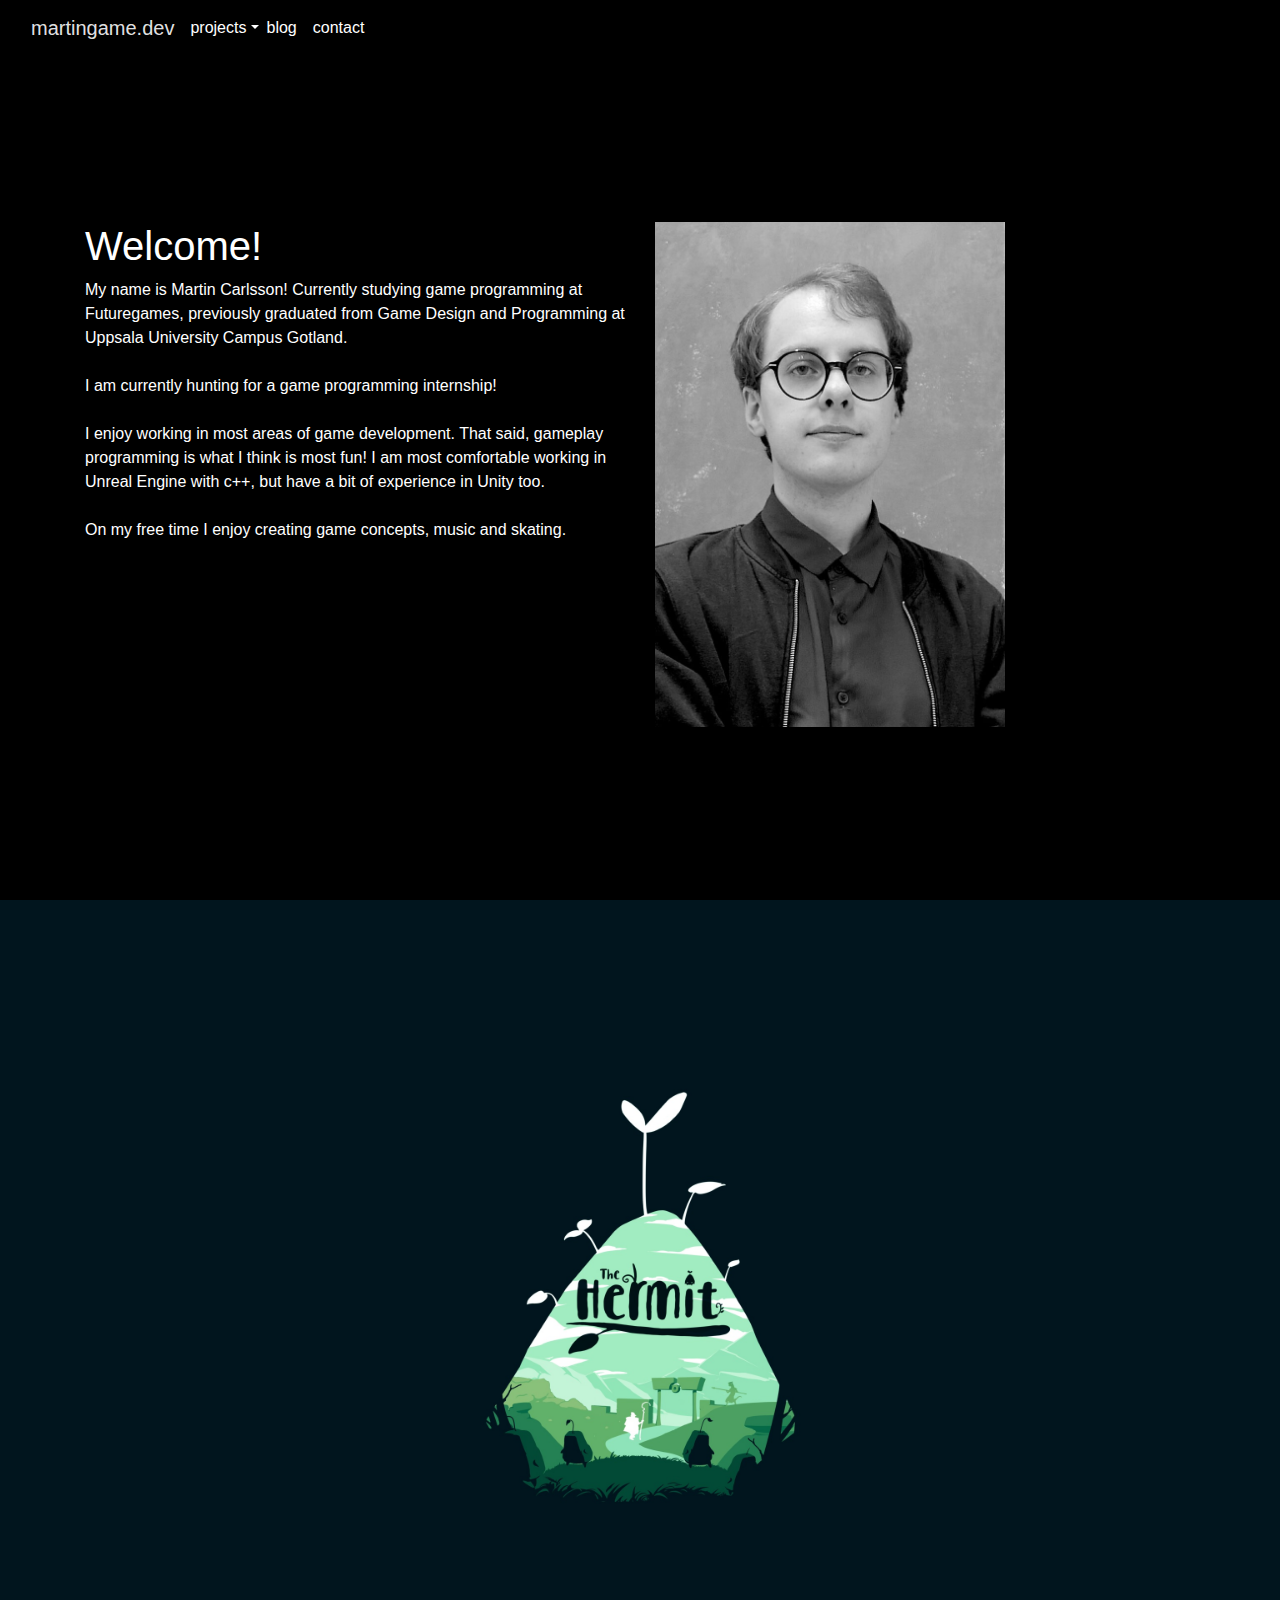
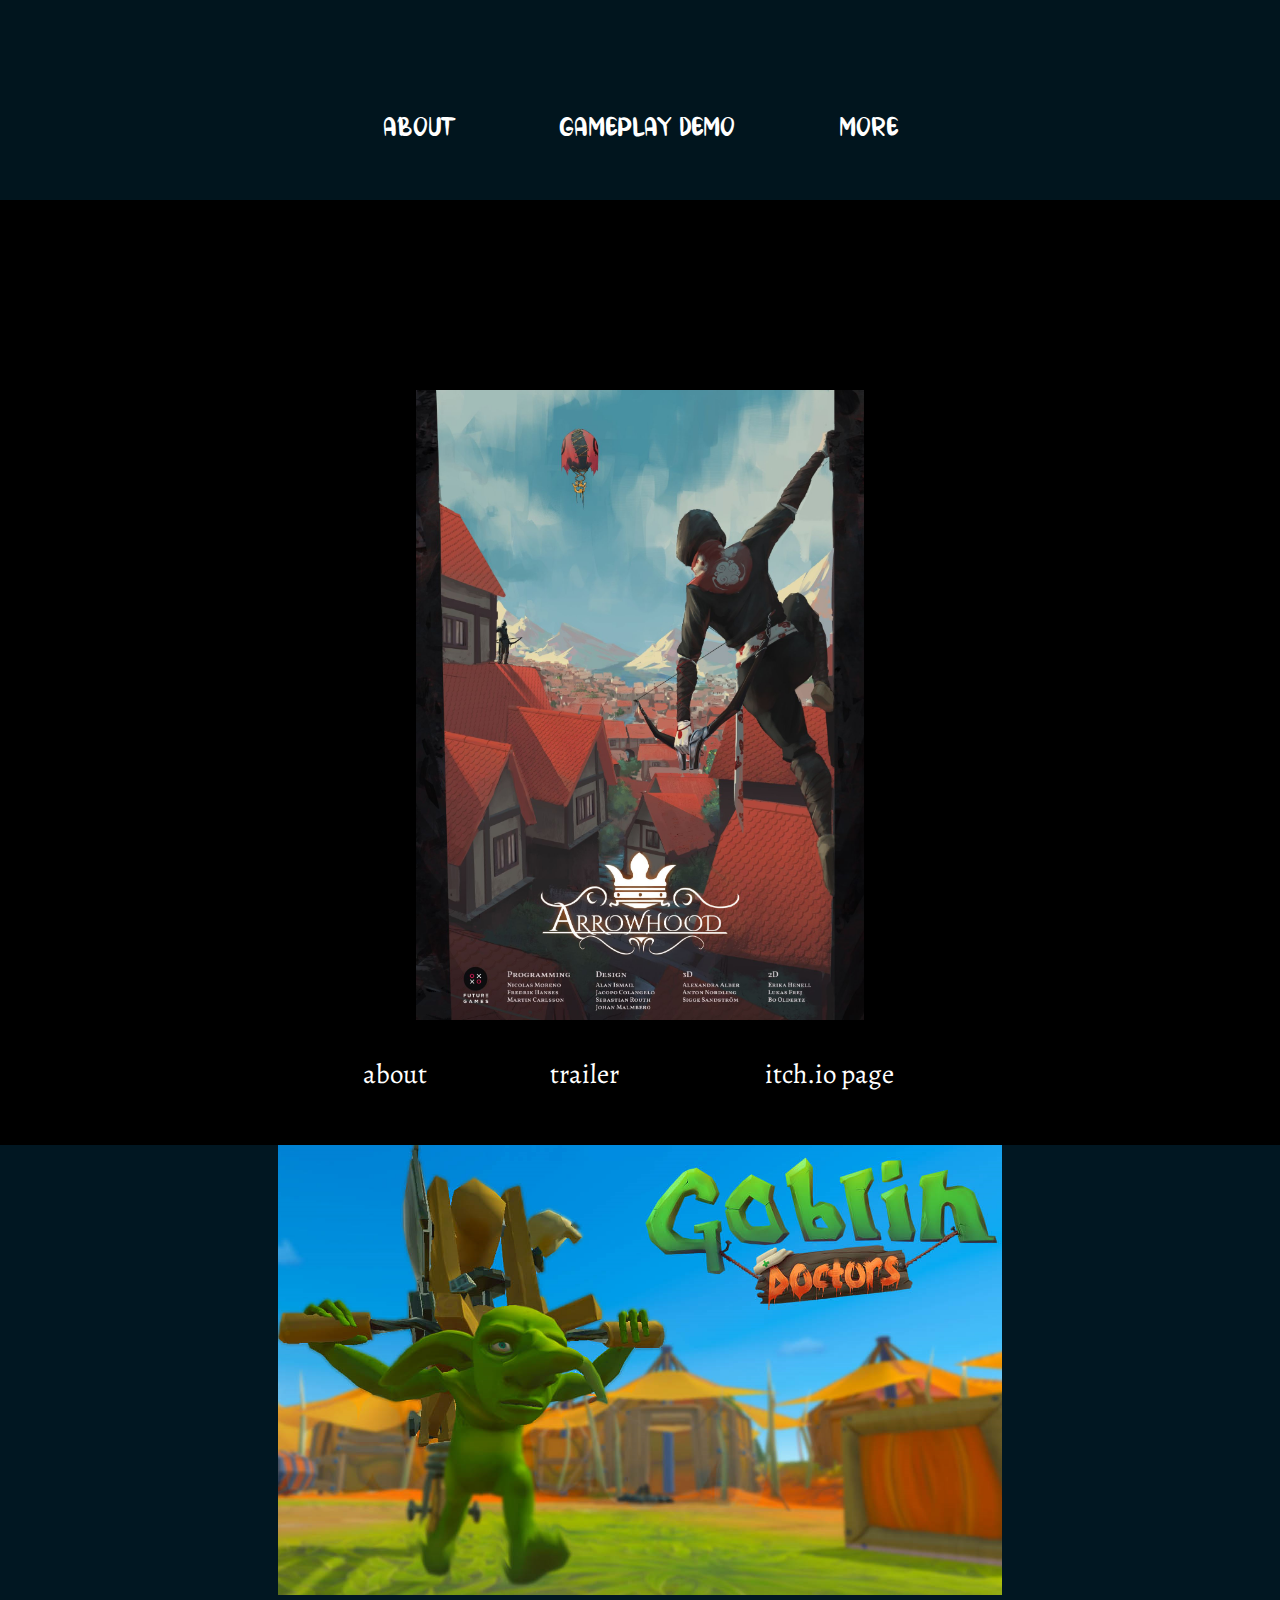
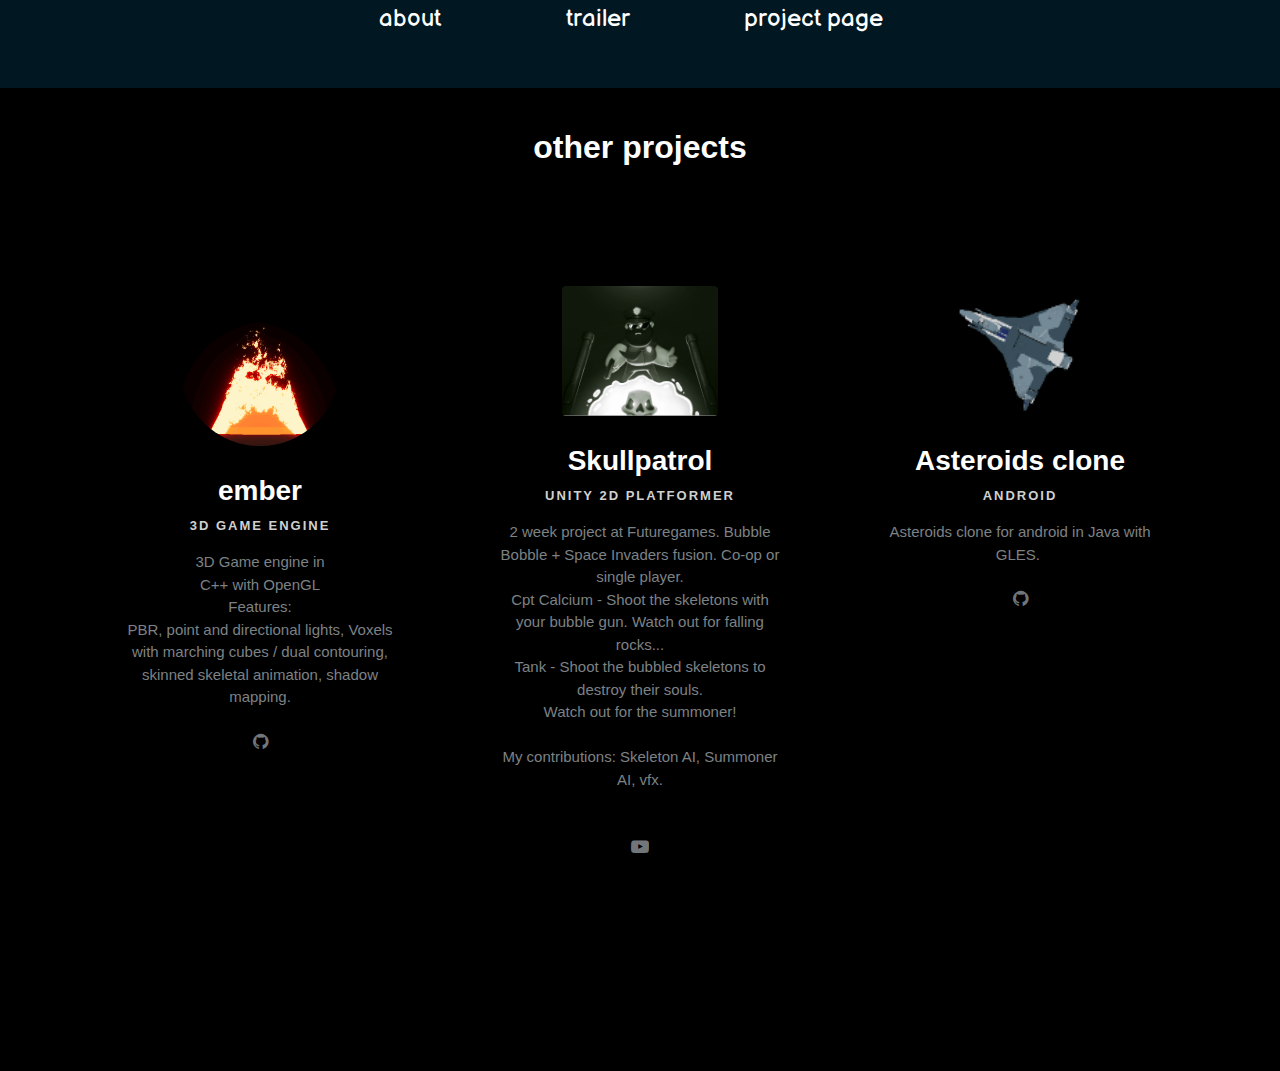
==== index.html @ 90539bdb "fix textblocks going off screen" ====
<!DOCTYPE html>
<html>

<head>
    <meta charset="utf-8">
    <meta name="viewport" content="width=device-width, initial-scale=1.0, shrink-to-fit=no">
    <title>martin-game-dev-2</title>
    <link rel="stylesheet" href="assets/bootstrap/css/bootstrap.min.css">
    <link rel="stylesheet" href="https://fonts.googleapis.com/css?family=Alegreya">
    <link rel="stylesheet" href="https://fonts.googleapis.com/css?family=Alfa+Slab+One">
    <link rel="stylesheet" href="https://fonts.googleapis.com/css?family=Balsamiq+Sans">
    <link rel="stylesheet" href="assets/css/KARAMEL.css">
    <link rel="stylesheet" href="assets/css/Kill%20Dill.css">
    <link rel="stylesheet" href="assets/fonts/font-awesome.min.css">
    <link rel="stylesheet" href="assets/fonts/ionicons.min.css">
    <link rel="stylesheet" href="assets/css/Contact-Form-Clean.css">
    <link rel="stylesheet" href="https://cdnjs.cloudflare.com/ajax/libs/aos/2.3.4/aos.css">
    <link rel="stylesheet" href="assets/css/styles.css">
    <link rel="stylesheet" href="assets/css/Team-Boxed.css">
</head>

<body id="scroll-disable">
    <nav class="navbar navbar-light navbar-expand-md fixed-top" style="background: #000000;">
        <div class="container-fluid"><a class="navbar-brand" href="index.html" style="color: rgba(255,255,255,0.9);">martingame.dev</a><button data-toggle="collapse" class="navbar-toggler" data-target="#navcol-1" style="border-color: rgba(255,255,255,0.5);color: rgb(0,0,0);background: #a6a6a6;"><span class="sr-only" style="background: #000000;border-color: rgb(255,255,255);">Toggle navigation</span><span class="navbar-toggler-icon"></span></button>
            <div class="collapse navbar-collapse" id="navcol-1">
                <ul class="nav navbar-nav">
                    <li class="nav-item">
                        <div class="nav-item dropdown" style="padding-top: 8px;"><a class="dropdown-toggle" data-toggle="dropdown" aria-expanded="false" href="#" style="color: rgb(255,255,255);font-size: 18;">projects</a>
                            <div class="dropdown-menu" style="background: rgb(0,0,0);"><a class="dropdown-item" href="index.html#hermit_section" style="color: rgb(255,255,255);">The Hermit</a><a class="dropdown-item" href="index.html#arrowhood_section" style="color: rgb(255,255,255);">Arrowhood</a><a class="dropdown-item" href="index.html#goblindoctors_section" style="color: rgb(255,255,255);">Goblin Doctors</a><a class="dropdown-item" href="index.html#other_section" style="color: rgb(255,255,255);">Other</a></div>
                        </div>
                    </li>
                    <li class="nav-item"><a class="nav-link" href="blog.html" style="color: rgb(255,255,255);">blog</a></li>
                    <li class="nav-item"><a class="nav-link" href="contact.html" style="color: rgb(255,255,255);">contact</a></li>
                </ul>
            </div>
        </div>
    </nav>
    <section class="d-flex flex-column justify-content-between" id="hero_section">
        <div id="hero_top"></div>
        <div>
            <div class="container" style="margin-top: 5vh;">
                <div class="row row-cols-2">
                    <div class="col" style="margin-top: 10vh;min-height: 0px;max-height: 80vh;">
                        <h1>Welcome!</h1>
                        <p>My name is Martin Carlsson! Currently studying game programming at Futuregames, previously graduated from Game Design and Programming at Uppsala University Campus Gotland.&nbsp;<br><br>I am currently hunting for a game programming internship!<br><br>I enjoy working in most areas of game development. That said, gameplay programming is what I think is most fun! I am most comfortable working in Unreal Engine with c++, but have a bit of experience in Unity too.<br><br>On my free time I enjoy creating game concepts, music and skating.<br></p>
                    </div>
                    <div class="col text-truncate justify-content-md-center align-items-md-center" style="margin-top: 10vh;min-height: 0px;max-height: 100vh;"><img src="assets/img/Martin-Carlsson-709x1024.jpg" style="width: 40vw;max-height: auto;max-width: 350px;"></div>
                </div>
            </div>
        </div>
        <div></div>
        <div id="hero_bottom"></div>
    </section>
    <section class="d-flex flex-column justify-content-between align-items-center align-items-md-center" id="hermit_section" style="background: #01151e;height: 100vh;">
        <div id="hero_top-1"></div><img data-aos="fade" data-aos-duration="950" id="hermit_image" src="assets/img/hermit/hermitbg.jpg" style="width: auto;height: 50vh;">
        <div class="container" id="hermit_about">
            <div class="row">
                <div class="col d-flex d-lg-flex justify-content-md-center justify-content-lg-center align-items-lg-center"><img class="img-fluid" src="assets/img/hermit/hermit_logo.png" style="width: auto;"></div>
            </div>
            <h1 style="font-family: KARAMEL;">About the Hermit</h1>
            <p>The hermit is a top-down action adventure rpg&nbsp;developed over 8 weeks at Futuregames while working from home.&nbsp;During this project I worked on the AI, player mechanics, combat mechanics, puzzle mechanics and visual effects.<br><br>The player character is the hermit. You join him in his fight against the weasels. The hermit can gain the trust of forest spirits who can aid him in combat and in navigating the forest. The hermit has a 3 attack combo, can pick up forest spirits and fruits, feed fruits to the forest spirits and throw the forest spirits he is holding.<br></p>
        </div>
        <div class="container" id="hermit_gameplay" style="height: auto;width: auto;"><iframe allowfullscreen="" frameborder="0" id="hermit_gameplay_videoplayer" style="width: 80vw;height: 80vh;" height="auto" width="auto"></iframe></div>
        <div id="hero_bottom-1">
            <div class="row" style="margin-bottom: 5vh;">
                <div class="col"><button class="btn btn-light btn-block d-block arrow_button shadow-none" id="hermit_project_button" type="button" style="color: rgb(255,255,255);background: rgba(248,249,250,0);font-size: 27px;border-style: none;font-family: KARAMEL;">about</button></div>
                <div class="col"><button class="btn btn-light btn-block d-block arrow_button shadow-none" id="hermit_gameplay_button" type="button" style="color: rgb(255,255,255);background: rgba(248,249,250,0);font-size: 27px;border-style: none;font-family: KARAMEL;width: 300px;">gameplay demo</button></div>
                <div class="col"><a class="btn btn-light btn-block d-block arrow_button shadow-none" role="button" style="color: rgb(255,255,255);background: rgba(248,249,250,0);font-size: 27px;border-style: none;font-family: KARAMEL;" href="hermit.html" target="_blank">more</a></div>
            </div>
            <div class="container d-none">
                <div class="row">
                    <div class="col"><button class="btn btn-light btn-block arrow_button shadow-none" type="button" style="color: rgb(255,255,255);background: rgba(248,249,250,0);font-size: 27px;border-style: none;"><i class="icon ion-ios-arrow-down" style="color: rgb(255,255,255);"></i></button></div>
                </div>
            </div>
        </div>
    </section>
    <section class="d-flex flex-column justify-content-between align-items-center" id="arrowhood_section" style="background: #000000;padding-top: 10vh;margin-top: 5vh;height: 100vh;">
        <div id="hero_top-2"></div>
        <div></div><img data-aos="fade" data-aos-duration="950" id="arrowhood_image" src="assets/img/arrowhoodposter.jpg" style="height: 70vh;">
        <div class="container" id="arrowhood_about">
            <div class="row">
                <div class="col d-md-flex justify-content-md-center"><img class="justify-content-md-center" src="assets/img/arrowhoodlogo.png" style="min-width: 300px;width: 40vw;"></div>
            </div>
            <div class="row">
                <div class="col">
                    <h1 style="font-family: Alegreya, serif;">About Arrowhood</h1>
                </div>
            </div>
            <div class="row">
                <div class="col">
                    <p>Arrowhood is a 4-player, local split screen FPS game developed in Unreal Engine over 4 weeks at Futuregames. Arrowhood draws inspiration from older, fast paced FPS games like Quake and also has obvious inspiration from Overwatch. The game concept is a combination of Archery and Parkour (think Hanzo, for any Overwatch player). You climb walls, you dash around and try to hit sweet headshots with your amazing bow-shooting skills.<br><br>During this project I worked mainly in c++, implementing Player Movement and the Aim Assist Targeting system.&nbsp;For more detailed information about the project please visit the itch.io page.&nbsp;<br></p>
                </div>
            </div>
        </div>
        <div class="container" id="arrowhood_gameplay" style="width: auto;height: auto;"><iframe allowfullscreen="" frameborder="0" id="arrowhood_gameplay_videoplayer" width="560" height="315" style="width: 80vw;height: 80vh;"></iframe></div>
        <div id="hero_bottom-2">
            <div class="row" style="margin-bottom: 5vh;">
                <div class="col"><button class="btn btn-light btn-block d-block arrow_button shadow-none" id="arrowhood_project_button" type="button" style="color: rgb(255,255,255);background: rgba(248,249,250,0);font-size: 27px;border-style: none;font-family: Alegreya, serif;">about</button></div>
                <div class="col"><button class="btn btn-light btn-block d-block arrow_button shadow-none" id="arrowhood_gameplay_button" type="button" style="color: rgb(255,255,255);background: rgba(248,249,250,0);font-size: 27px;border-style: none;width: 230px;font-family: Alegreya, serif;">trailer</button></div>
                <div class="col"><a class="btn btn-light btn-block d-block arrow_button shadow-none" role="button" style="color: rgb(255,255,255);background: rgba(248,249,250,0);font-size: 27px;border-style: none;width: 200px;font-family: Alegreya, serif;" href="https://fredrikhanses.itch.io/arrowhood" target="_blank">itch.io page</a></div>
            </div>
        </div>
    </section>
    <section class="d-flex flex-column justify-content-between align-items-center" id="goblindoctors_section" style="background: #011722;">
        <div id="hero_top-5"></div><img data-aos="fade" data-aos-duration="950" id="goblin_doctors_image" src="assets/img/goblindoctors.png" style="width: auto;margin-left: 0;max-height: 50vh;">
        <div class="container" id="goblin_doctors_about">
            <div class="row">
                <div class="col d-md-flex justify-content-md-center"><img src="assets/img/Goblin%20Doctors%20Logo.png" style="width: 50vw;min-width: 300px;"></div>
            </div>
            <div class="row">
                <div class="col">
                    <p>This two player co-op game was developed over 8 weeks at Campus Gotland in a team of 6. Created in Unity 5.6. <br><br>In Goblin Doctors you play as a goblin, and apparently you're a doctor. Your tasks include; scavenging for scraps, crafting prosthetics, transporting orcs, chopping off orc limbs and attaching prosthetics... hopefully you also get to discharge some orcs.<br><br>During this project I worked on the goblins, orcs and vehicles. This was my first 3D project in Unity and it was a very good learning experience.</p>
                </div>
            </div>
        </div>
        <div class="container justify-content-xl-center align-items-xl-center" id="goblin_doctors_gameplay"><iframe allowfullscreen="" frameborder="0" id="goblin_doctors_gameplay_videoplayer" width="560" height="315" style="width: 80vw;height: 80vh;"></iframe></div>
        <div></div>
        <div id="hero_bottom-5" style="margin-bottom: 5vh;">
            <div class="row">
                <div class="col"><button class="btn btn-light btn-block d-block arrow_button shadow-none" id="goblin_doctors_project_button" type="button" style="color: rgb(255,255,255);background: rgba(248,249,250,0);font-size: 24px;border-style: none;font-family: 'Balsamiq Sans', cursive;">about</button></div>
                <div class="col" style="width: 230px;"><button class="btn btn-light btn-block d-block arrow_button shadow-none" id="goblin_doctors_gameplay_button" type="button" style="color: rgb(255,255,255);background: rgba(248,249,250,0);font-size: 24px;border-style: none;width: 230px;font-family: 'Balsamiq Sans', cursive;">trailer</button></div>
                <div class="col"><a class="btn btn-light btn-block d-block arrow_button shadow-none" role="button" style="color: rgb(255,255,255);background: rgba(248,249,250,0);font-size: 24px;border-style: none;width: 200px;font-family: 'Balsamiq Sans', cursive;" href="goblin-doctors.html" target="_blank">project page</a></div>
            </div>
        </div>
    </section>
    <section class="text-truncate" id="other_section"></section>
    <div class="team-boxed" style="background: rgb(0,0,0);">
        <div class="container">
            <div class="intro">
                <h2 class="text-center" style="color: rgb(255,255,255);">other projects</h2>
            </div>
            <div class="row people">
                <div class="col-md-6 col-lg-4 item">
                    <div class="box" style="background: rgb(0,0,0);"><img class="rounded-circle" src="assets/img/ember.png">
                        <h3 class="name" style="color: rgb(255,255,255);">ember</h3>
                        <p class="title">3D Game Engine</p>
                        <p class="description">3D Game engine in <br>C++ with OpenGL<br>Features:<br>PBR, point and directional lights, Voxels with marching cubes / dual contouring, skinned skeletal animation, shadow mapping.</p>
                        <div class="social"><a href="#"><i class="fa fa-github"></i></a></div>
                    </div>
                </div>
                <div class="col-md-6 col-lg-4 item">
                    <div class="box" style="background: rgb(0,0,0);"><img class="rounded" src="assets/img/skullpatrol.png" style="height: 130px;">
                        <h3 class="name" style="color: rgb(255,255,255);">Skullpatrol</h3>
                        <p class="title">unity 2d platformer</p>
                        <p class="description">2 week project at Futuregames. Bubble Bobble + Space Invaders fusion. Co-op or single player.<br>Cpt Calcium - Shoot the skeletons with your bubble gun. Watch out for falling rocks...<br>Tank - Shoot the bubbled skeletons to destroy their souls.<br>Watch out for the summoner!<br><br>My contributions: Skeleton AI, Summoner AI, vfx.<br><br></p>
                        <div class="social"><a href="https://www.youtube.com/watch?v=59Xo-saWrFs" target="_blank"><i class="fa fa-youtube-play"></i></a></div>
                    </div>
                </div>
                <div class="col-md-6 col-lg-4 item">
                    <div class="box" style="background: rgb(0,0,0);"><img class="rounded" src="assets/img/astroids_small.png" style="height: 130px;">
                        <h3 class="name" style="color: rgb(255,255,255);">Asteroids clone</h3>
                        <p class="title">android</p>
                        <p class="description">Asteroids clone for android in Java with GLES.&nbsp;<br></p>
                        <div class="social"><a href="#"><i class="fa fa-github"></i></a></div>
                    </div>
                </div>
            </div>
            <div class="row people">
                <div class="col-md-6 col-lg-4 d-none item">
                    <div class="d-none box" style="background: rgb(0,0,0);"><img class="rounded-circle d-none" src="1.jpg">
                        <h3 class="d-none name" style="color: rgb(255,255,255);">Knight's Story</h3>
                        <p class="d-none title">mobile 2d platformer</p>
                        <p class="d-none description">2D Platformer for android.<br>Features: Tilemaps, world chunks, collision detection, jumping, attacking, inventory, pickups, experience, stats.<br><br>Github repo</p>
                        <div class="d-none social"><a class="d-none" href="#"><i class="fa fa-github d-none"></i></a></div>
                    </div>
                </div>
                <div class="col-md-6 col-lg-4 d-none item">
                    <div class="d-none box" style="background: rgb(0,0,0);"><img class="rounded-circle d-none" src="3.jpg">
                        <h3 class="d-none name" style="color: rgb(255,255,255);">Networked game</h3>
                        <p class="d-none title">c++ server client</p>
                        <p class="d-none description">Battle arena free for all. Bouncy balls c++ and opengl. Features: FBX importing, phong-blinn lighting, texturing, shaders, modern opengl, terrain. Up to 16 players supported.<br></p>
                        <div class="d-none social"><a class="d-none" href="#"><i class="fa fa-github d-none"></i></a></div>
                    </div>
                </div>
                <div class="col-md-6 col-lg-4 d-none item">
                    <div class="box" style="background: rgb(0,0,0);margin-bottom: 0;"><img class="rounded" src="assets/img/ember.png" style="height: 130px;">
                        <h3 class="name" style="color: rgb(255,255,255);">ember</h3>
                        <p class="title">game engine</p>
                        <p class="description">Work in progress game engine with two branches, one 2d and one 3d. c++, Data oriented focused, crossplatform with vulkan, custom physics and custom collision systems.<br>features as systems/modules etc.</p>
                        <div class="social"><a href="#"><i class="fa fa-github"></i></a></div>
                    </div>
                </div>
                <div class="col-md-6 col-lg-4 d-none item">
                    <div class="box" style="background: rgb(0,0,0);margin-bottom: 0;"><img class="rounded" src="assets/img/ember.png" style="height: 130px;">
                        <h3 class="name" style="color: rgb(255,255,255);">HEX engine</h3>
                        <p class="title">Tile engine opengl</p>
                        <p class="description">Work in progress game engine with two branches, one 2d and one 3d. c++, Data oriented focused, crossplatform with vulkan, custom physics and custom collision systems.<br>features as systems/modules etc.</p>
                        <div class="social"><a href="#"><i class="fa fa-github"></i></a></div>
                    </div>
                </div>
                <div class="col-md-6 col-lg-4 d-none item">
                    <div class="box" style="background: rgb(0,0,0);margin-bottom: 0;"><img class="rounded" src="assets/img/ember.png" style="height: 130px;">
                        <h3 class="name" style="color: rgb(255,255,255);">Arrowhood online</h3>
                        <p class="title">Unreal engine</p>
                        <p class="description">Work in progress game engine with two branches, one 2d and one 3d. c++, Data oriented focused, crossplatform with vulkan, custom physics and custom collision systems.<br>features as systems/modules etc.</p>
                        <div class="social"><a href="#"><i class="fa fa-github"></i></a></div>
                    </div>
                </div>
                <div class="col-md-6 col-lg-4 d-none item">
                    <div class="box" style="background: rgb(0,0,0);margin-bottom: 0;"><img class="rounded" src="assets/img/ember.png" style="height: 130px;">
                        <h3 class="name" style="color: rgb(255,255,255);"></h3>
                        <p class="title">Unreal engine</p>
                        <p class="description">Work in progress game engine with two branches, one 2d and one 3d. c++, Data oriented focused, crossplatform with vulkan, custom physics and custom collision systems.<br>features as systems/modules etc.</p>
                        <div class="social"><a href="#"><i class="fa fa-github"></i></a></div>
                    </div>
                </div>
            </div>
        </div>
    </div>
    <script src="assets/js/jquery.min.js"></script>
    <script src="assets/bootstrap/js/bootstrap.min.js"></script>
    <script src="assets/js/smart-forms.min.js"></script>
    <script src="assets/js/bs-init.js"></script>
    <script src="https://cdnjs.cloudflare.com/ajax/libs/aos/2.3.4/aos.js"></script>
    <script src="assets/js/buttons.js"></script>
    <script src="assets/js/scroll.js"></script>
</body>

</html>
---- assets/css/KARAMEL.css ----
@font-face {
	font-family: 'KARAMEL';
	src: url(../../assets/fonts/KARAMELRegular.woff2) format('woff2'),
	url(../../assets/fonts/KARAMELRegular.woff) format('woff');
	font-weight: normal;
	font-style: normal;
}
---- assets/css/Contact-Form-Clean.css ----
.contact-clean {
  background: #f1f7fc;
  padding: 80px 0;
}

@media (max-width:767px) {
  .contact-clean {
    padding: 20px 0;
  }
}

.contact-clean form {
  max-width: 480px;
  width: 90%;
  margin: 0 auto;
  background-color: #ffffff;
  padding: 40px;
  border-radius: 4px;
  color: #505e6c;
  box-shadow: 1px 1px 5px rgba(0,0,0,0.1);
}

@media (max-width:767px) {
  .contact-clean form {
    padding: 30px;
  }
}

.contact-clean h2 {
  margin-top: 5px;
  font-weight: bold;
  font-size: 28px;
  margin-bottom: 36px;
  color: inherit;
}

.contact-clean .form-group:last-child {
  margin-bottom: 5px;
}

.contact-clean form .form-control {
  background: #fff;
  border-radius: 2px;
  box-shadow: 1px 1px 1px rgba(0,0,0,0.05);
  outline: none;
  color: inherit;
  padding-left: 12px;
  height: 42px;
}

.contact-clean form .form-control:focus {
  border: 1px solid #b2b2b2;
}

.contact-clean form textarea.form-control {
  min-height: 100px;
  max-height: 260px;
  padding-top: 10px;
  resize: vertical;
}

.contact-clean form .btn {
  padding: 16px 32px;
  border: none;
  background: none;
  box-shadow: none;
  text-shadow: none;
  opacity: 0.9;
  text-transform: uppercase;
  font-weight: bold;
  font-size: 13px;
  letter-spacing: 0.4px;
  line-height: 1;
  outline: none !important;
}

.contact-clean form .btn:hover {
  opacity: 1;
}

.contact-clean form .btn:active {
  transform: translateY(1px);
}

.contact-clean form .btn-primary {
  background-color: #055ada !important;
  margin-top: 15px;
  color: #fff;
}

.dropdown-item:hover {
  background-color: #000;
}
---- assets/css/styles.css ----
body {
  background: rgb(0,0,0);
  color: rgb(255,255,255);
}

#hero_section {
  width: 100%;
  height: 100vh;
  color: #FFFFFF;
}

#hero_bottom {
  color: white;
}

#hermit_section {
  background-color: #01151e;
}

#arrowhood_section {
  background-color: #070709;
}

#goblindoctors_section {
  background-color: #2c271c;
}

:root {
  background-color: #000000;
}

#arrow_hood_body {
  background-color: #000;
}

#goblin_doctors_body {
  background-color: #001928;
}

#hermit_page_body {
  background-color: #01151e;
}

#scroll-disable {
  overflow: auto;
}

#preview {
  position: static;
}

#hermit_image2 {
  display: none;
}

#hermit_about {
  display: none;
}

#hermit_gameplay {
  display: none;
}

#arrowhood_about {
  display: none;
}

#goblin_doctors_gameplay {
  display: none;
}

#goblin_doctors_about {
  display: none;
}

#arrowhood_gameplay {
  display: none;
}
---- assets/css/Team-Boxed.css ----
.team-boxed {
  color: #313437;
  background-color: #eef4f7;
}

.team-boxed p {
  color: #7d8285;
}

.team-boxed h2 {
  font-weight: bold;
  margin-bottom: 40px;
  padding-top: 40px;
  color: inherit;
}

@media (max-width:767px) {
  .team-boxed h2 {
    margin-bottom: 25px;
    padding-top: 25px;
    font-size: 24px;
  }
}

.team-boxed .intro {
  font-size: 16px;
  max-width: 500px;
  margin: 0 auto;
}

.team-boxed .intro p {
  margin-bottom: 0;
}

.team-boxed .people {
  padding: 50px 0;
}

.team-boxed .item {
  text-align: center;
}

.team-boxed .item .box {
  text-align: center;
  padding: 30px;
  background-color: #fff;
  margin-bottom: 30px;
}

.team-boxed .item .name {
  font-weight: bold;
  margin-top: 28px;
  margin-bottom: 8px;
  color: inherit;
}

.team-boxed .item .title {
  text-transform: uppercase;
  font-weight: bold;
  color: #d0d0d0;
  letter-spacing: 2px;
  font-size: 13px;
}

.team-boxed .item .description {
  font-size: 15px;
  margin-top: 15px;
  margin-bottom: 20px;
}

.team-boxed .item img {
  max-width: 160px;
}

.team-boxed .social {
  font-size: 18px;
  color: #a2a8ae;
}

.team-boxed .social a {
  color: inherit;
  margin: 0 10px;
  display: inline-block;
  opacity: 0.7;
}

.team-boxed .social a:hover {
  opacity: 1;
}
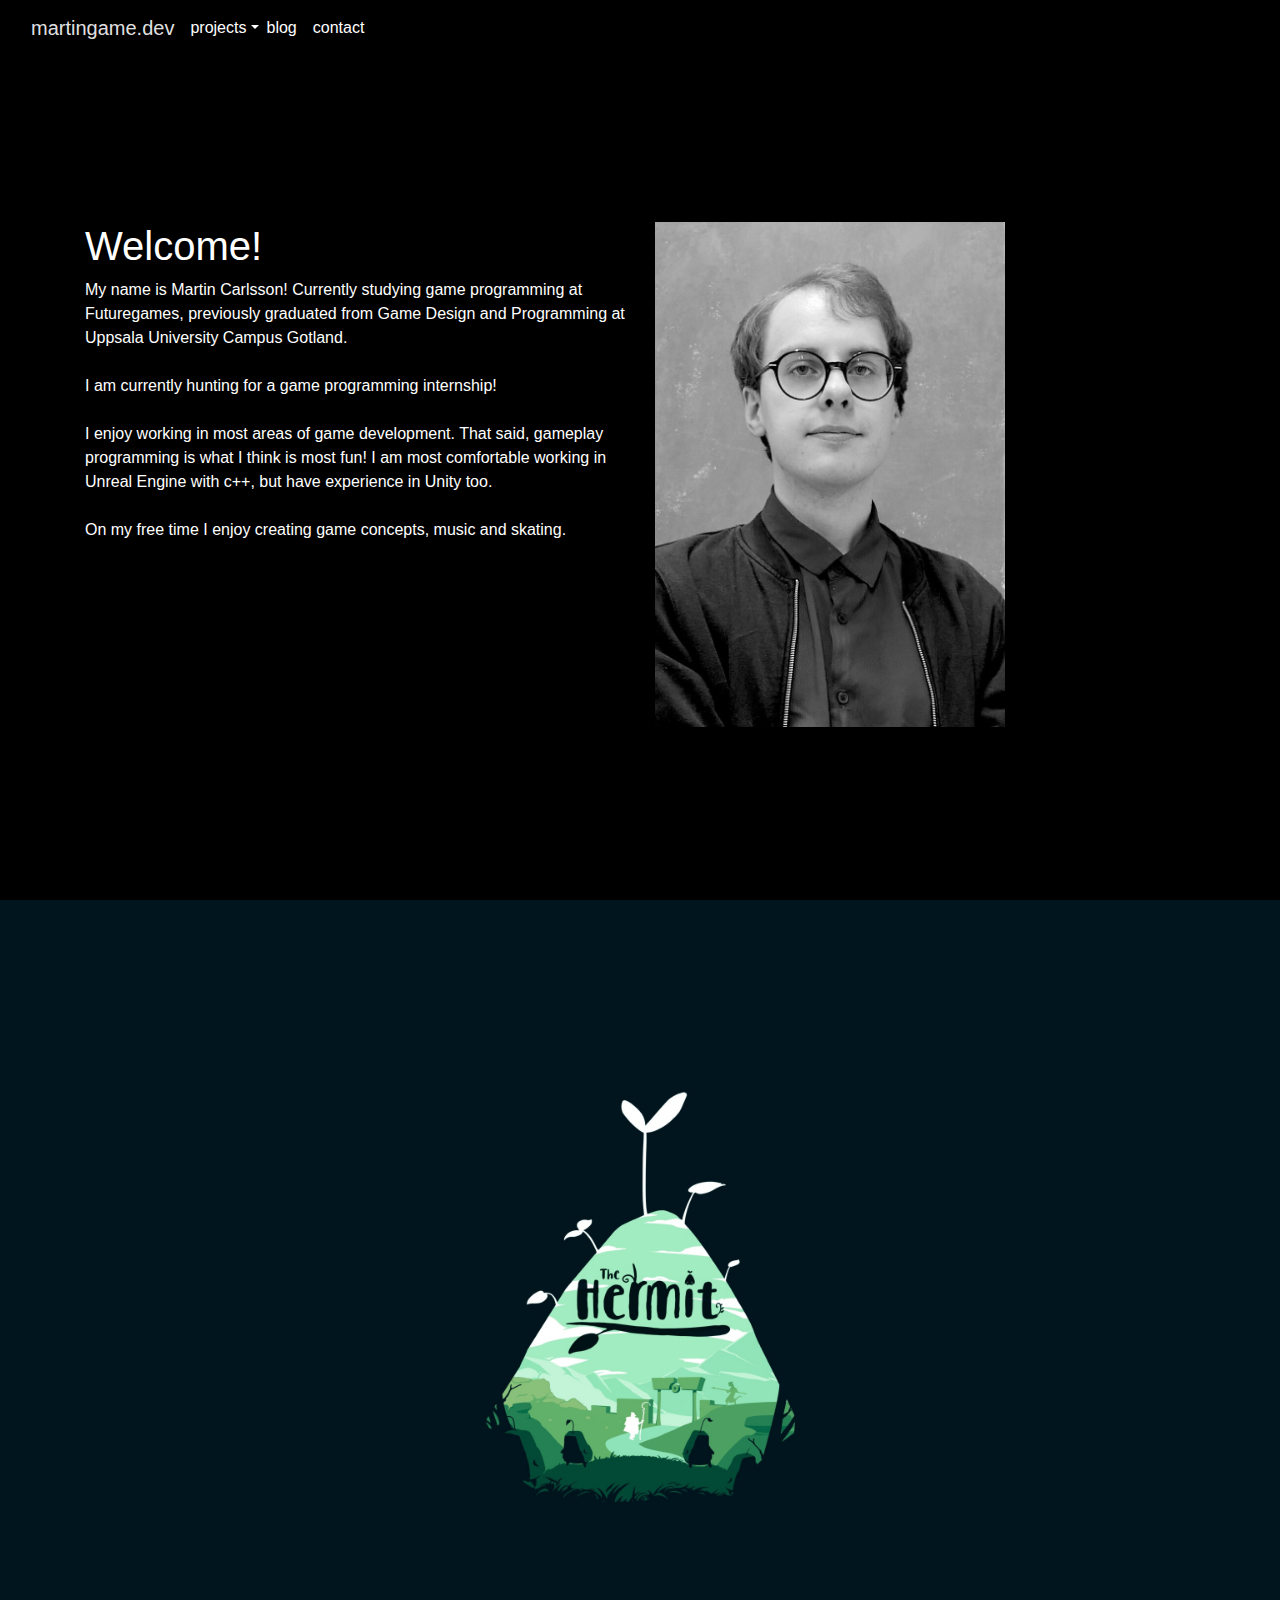
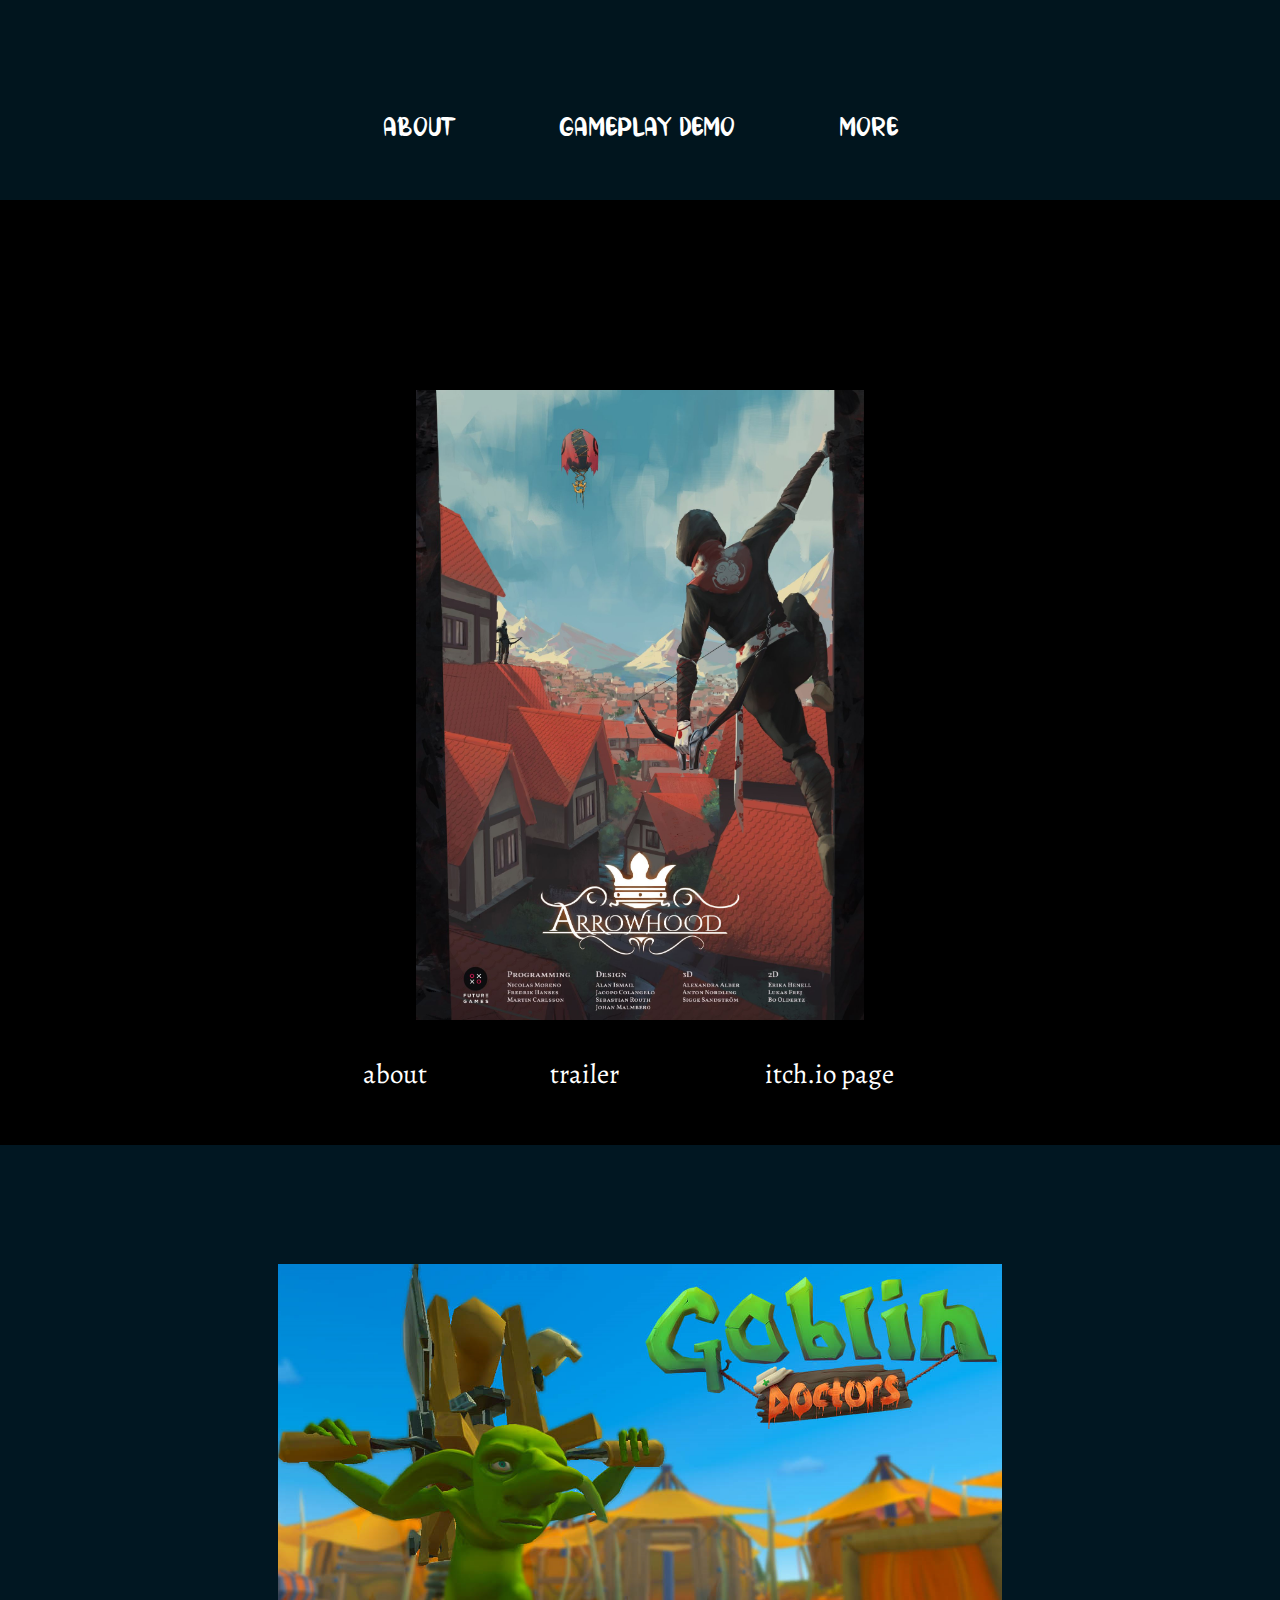
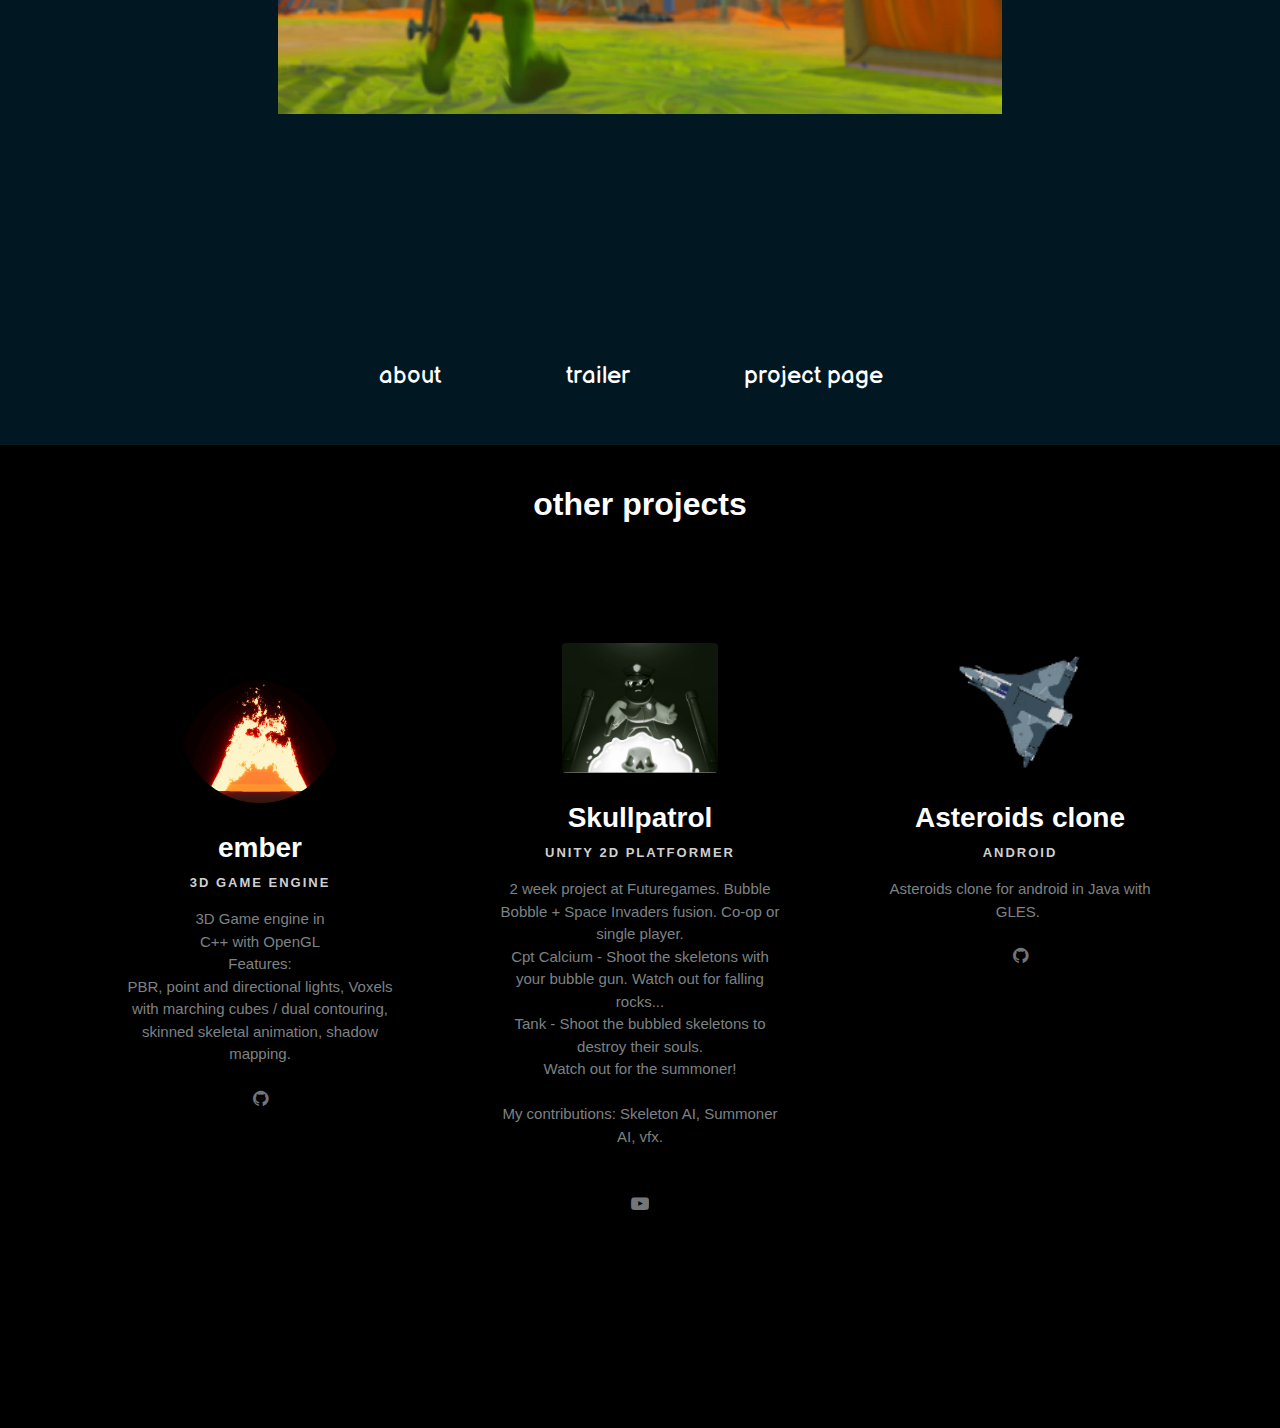
==== commit ba59d205: "sections now have a minimum size" ====
--- a/index.html
+++ b/index.html
@@ -35,14 +35,14 @@
             </div>
         </div>
     </nav>
-    <section class="d-flex flex-column justify-content-between" id="hero_section">
+    <section class="d-flex flex-column justify-content-between" id="hero_section" style="min-height: 100vh;">
         <div id="hero_top"></div>
         <div>
             <div class="container" style="margin-top: 5vh;">
                 <div class="row row-cols-2">
                     <div class="col" style="margin-top: 10vh;min-height: 0px;max-height: 80vh;">
                         <h1>Welcome!</h1>
-                        <p>My name is Martin Carlsson! Currently studying game programming at Futuregames, previously graduated from Game Design and Programming at Uppsala University Campus Gotland.&nbsp;<br><br>I am currently hunting for a game programming internship!<br><br>I enjoy working in most areas of game development. That said, gameplay programming is what I think is most fun! I am most comfortable working in Unreal Engine with c++, but have a bit of experience in Unity too.<br><br>On my free time I enjoy creating game concepts, music and skating.<br></p>
+                        <p>My name is Martin Carlsson! Currently studying game programming at Futuregames, previously graduated from Game Design and Programming at Uppsala University Campus Gotland.&nbsp;<br><br>I am currently hunting for a game programming internship!<br><br>I enjoy working in most areas of game development. That said, gameplay programming is what I think is most fun! I am most comfortable working in Unreal Engine with c++, but have experience in Unity too.<br><br>On my free time I enjoy creating game concepts, music and skating.<br></p>
                     </div>
                     <div class="col text-truncate justify-content-md-center align-items-md-center" style="margin-top: 10vh;min-height: 0px;max-height: 100vh;"><img src="assets/img/Martin-Carlsson-709x1024.jpg" style="width: 40vw;max-height: auto;max-width: 350px;"></div>
                 </div>
@@ -51,7 +51,7 @@
         <div></div>
         <div id="hero_bottom"></div>
     </section>
-    <section class="d-flex flex-column justify-content-between align-items-center align-items-md-center" id="hermit_section" style="background: #01151e;height: 100vh;">
+    <section class="d-flex flex-column justify-content-between align-items-center align-items-md-center" id="hermit_section" style="background: #01151e;min-height: 100vh;">
         <div id="hero_top-1"></div><img data-aos="fade" data-aos-duration="950" id="hermit_image" src="assets/img/hermit/hermitbg.jpg" style="width: auto;height: 50vh;">
         <div class="container" id="hermit_about">
             <div class="row">
@@ -74,7 +74,7 @@
             </div>
         </div>
     </section>
-    <section class="d-flex flex-column justify-content-between align-items-center" id="arrowhood_section" style="background: #000000;padding-top: 10vh;margin-top: 5vh;height: 100vh;">
+    <section class="d-flex flex-column justify-content-between align-items-center" id="arrowhood_section" style="background: #000000;padding-top: 10vh;margin-top: 5vh;min-height: 100vh;">
         <div id="hero_top-2"></div>
         <div></div><img data-aos="fade" data-aos-duration="950" id="arrowhood_image" src="assets/img/arrowhoodposter.jpg" style="height: 70vh;">
         <div class="container" id="arrowhood_about">
@@ -101,7 +101,7 @@
             </div>
         </div>
     </section>
-    <section class="d-flex flex-column justify-content-between align-items-center" id="goblindoctors_section" style="background: #011722;">
+    <section class="d-flex flex-column justify-content-between align-items-center" id="goblindoctors_section" style="background: #011722;min-height: 100vh;">
         <div id="hero_top-5"></div><img data-aos="fade" data-aos-duration="950" id="goblin_doctors_image" src="assets/img/goblindoctors.png" style="width: auto;margin-left: 0;max-height: 50vh;">
         <div class="container" id="goblin_doctors_about">
             <div class="row">
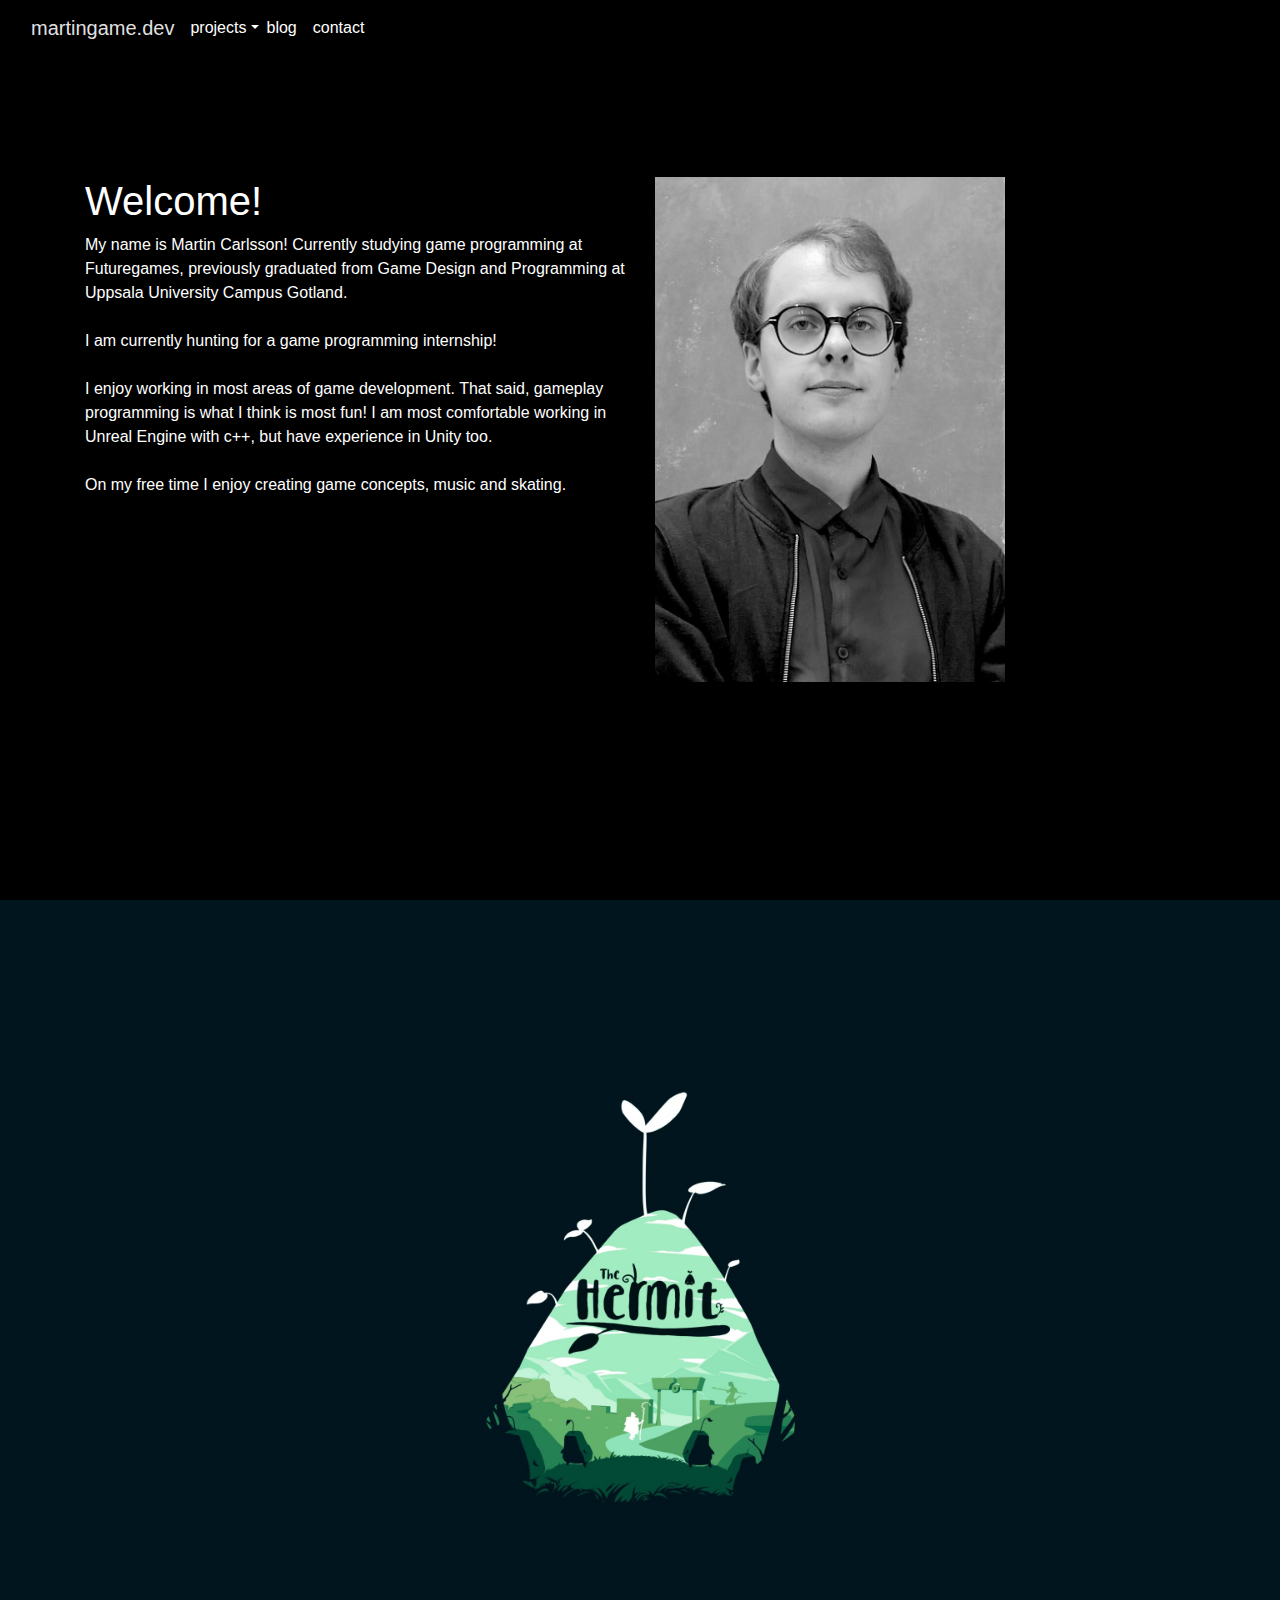
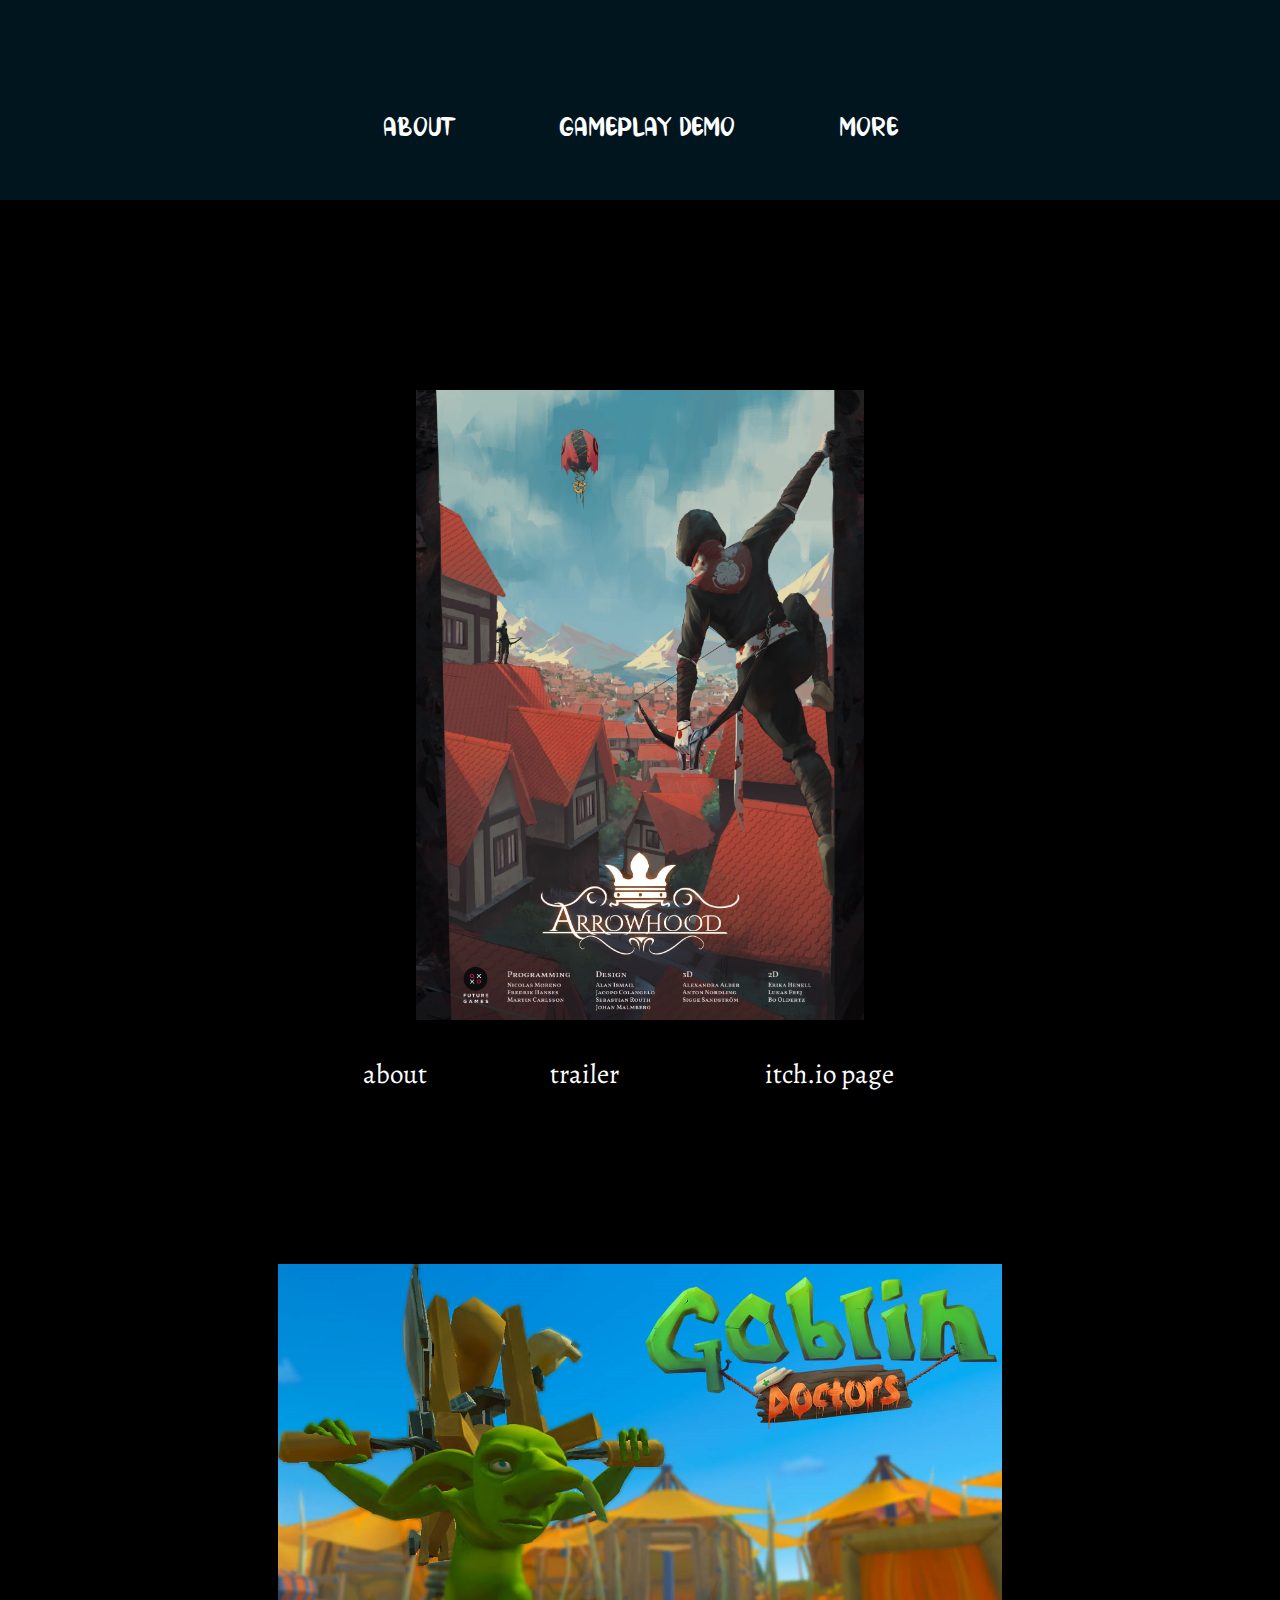
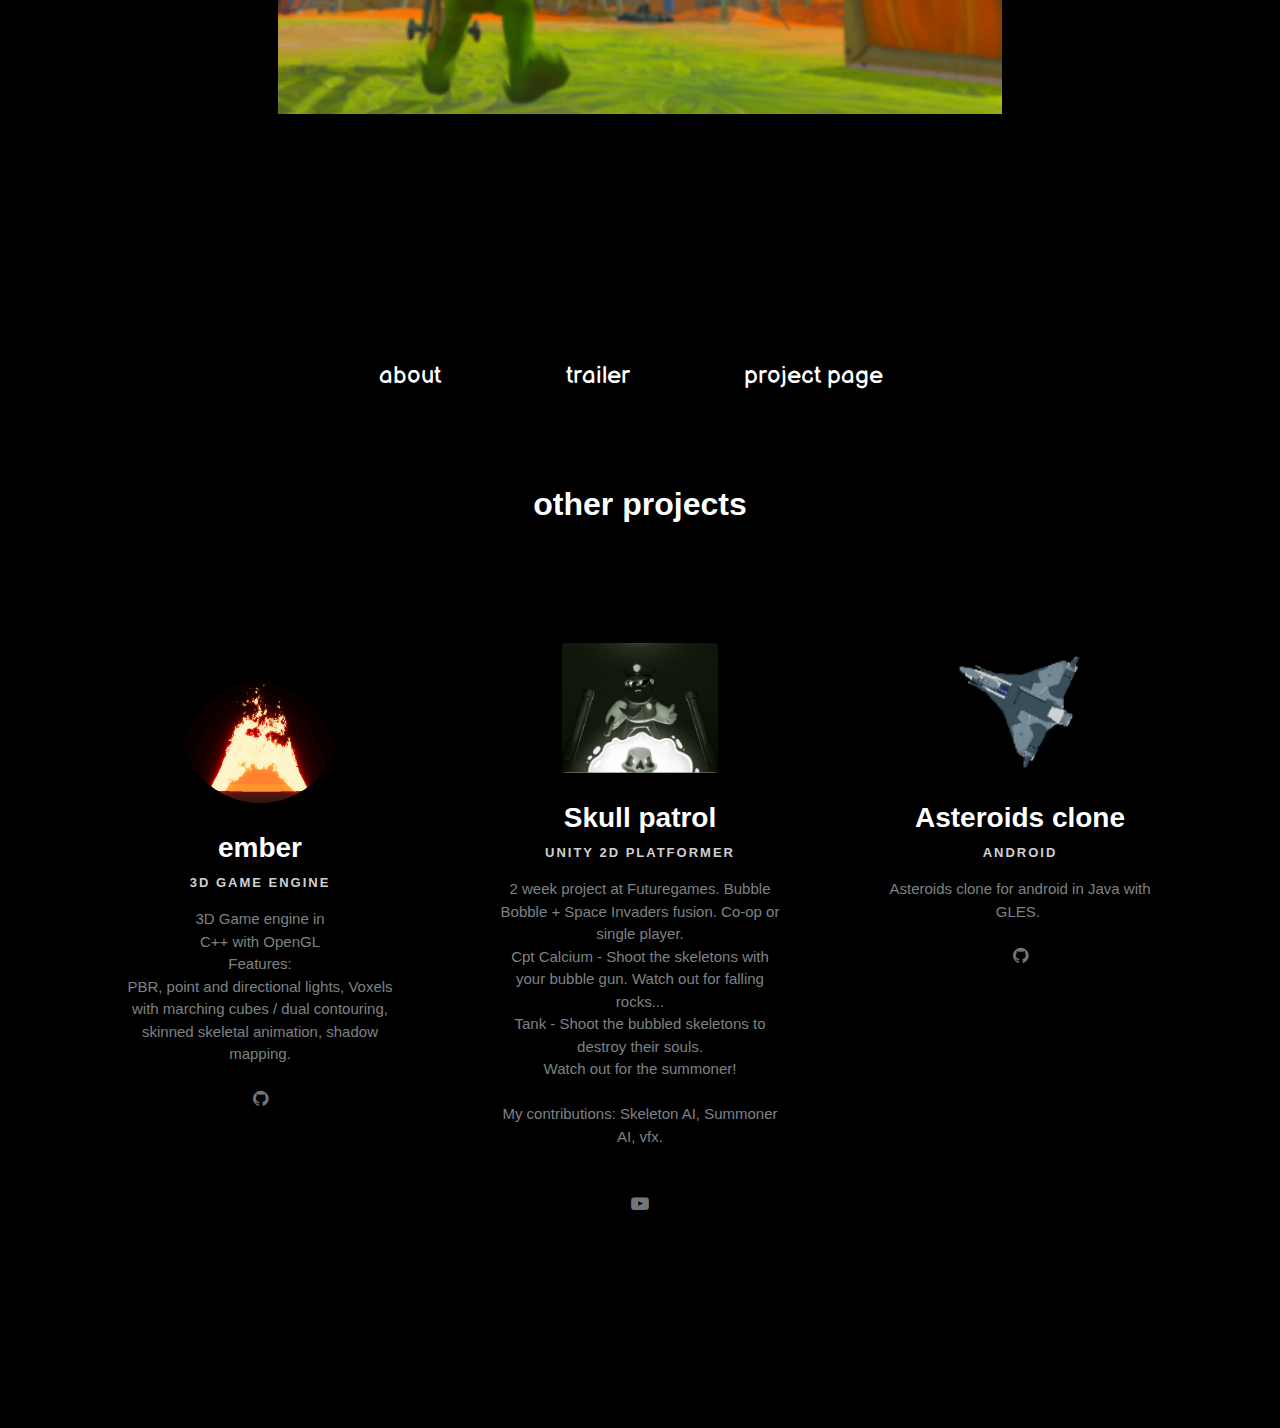
==== commit 4f1142c2: "hermit.html update" ====
--- a/index.html
+++ b/index.html
@@ -4,7 +4,8 @@
 <head>
     <meta charset="utf-8">
     <meta name="viewport" content="width=device-width, initial-scale=1.0, shrink-to-fit=no">
-    <title>martin-game-dev-2</title>
+    <title>Martin Carlsson</title>
+    <meta name="description" content="Martin Carlsson game programmer portfolio">
     <link rel="stylesheet" href="assets/bootstrap/css/bootstrap.min.css">
     <link rel="stylesheet" href="https://fonts.googleapis.com/css?family=Alegreya">
     <link rel="stylesheet" href="https://fonts.googleapis.com/css?family=Alfa+Slab+One">
@@ -35,10 +36,10 @@
             </div>
         </div>
     </nav>
-    <section class="d-flex flex-column justify-content-between" id="hero_section" style="min-height: 100vh;">
+    <section class="d-flex flex-column justify-content-between" id="hero_section" style="min-height: 100vh;height: auto;">
         <div id="hero_top"></div>
         <div>
-            <div class="container" style="margin-top: 5vh;">
+            <div class="container" style="margin-top: 0;margin-bottom: 5vh;">
                 <div class="row row-cols-2">
                     <div class="col" style="margin-top: 10vh;min-height: 0px;max-height: 80vh;">
                         <h1>Welcome!</h1>
@@ -101,7 +102,7 @@
             </div>
         </div>
     </section>
-    <section class="d-flex flex-column justify-content-between align-items-center" id="goblindoctors_section" style="background: #011722;min-height: 100vh;">
+    <section class="d-flex flex-column justify-content-between align-items-center" id="goblindoctors_section" style="background: #000000;min-height: 100vh;">
         <div id="hero_top-5"></div><img data-aos="fade" data-aos-duration="950" id="goblin_doctors_image" src="assets/img/goblindoctors.png" style="width: auto;margin-left: 0;max-height: 50vh;">
         <div class="container" id="goblin_doctors_about">
             <div class="row">
@@ -140,7 +141,7 @@
                 </div>
                 <div class="col-md-6 col-lg-4 item">
                     <div class="box" style="background: rgb(0,0,0);"><img class="rounded" src="assets/img/skullpatrol.png" style="height: 130px;">
-                        <h3 class="name" style="color: rgb(255,255,255);">Skullpatrol</h3>
+                        <h3 class="name" style="color: rgb(255,255,255);">Skull patrol</h3>
                         <p class="title">unity 2d platformer</p>
                         <p class="description">2 week project at Futuregames. Bubble Bobble + Space Invaders fusion. Co-op or single player.<br>Cpt Calcium - Shoot the skeletons with your bubble gun. Watch out for falling rocks...<br>Tank - Shoot the bubbled skeletons to destroy their souls.<br>Watch out for the summoner!<br><br>My contributions: Skeleton AI, Summoner AI, vfx.<br><br></p>
                         <div class="social"><a href="https://www.youtube.com/watch?v=59Xo-saWrFs" target="_blank"><i class="fa fa-youtube-play"></i></a></div>
@@ -151,7 +152,7 @@
                         <h3 class="name" style="color: rgb(255,255,255);">Asteroids clone</h3>
                         <p class="title">android</p>
                         <p class="description">Asteroids clone for android in Java with GLES.&nbsp;<br></p>
-                        <div class="social"><a href="#"><i class="fa fa-github"></i></a></div>
+                        <div class="social"><a href="https://github.com/MartinCarlsson112/asteroids" target="_blank"><i class="fa fa-github"></i></a></div>
                     </div>
                 </div>
             </div>
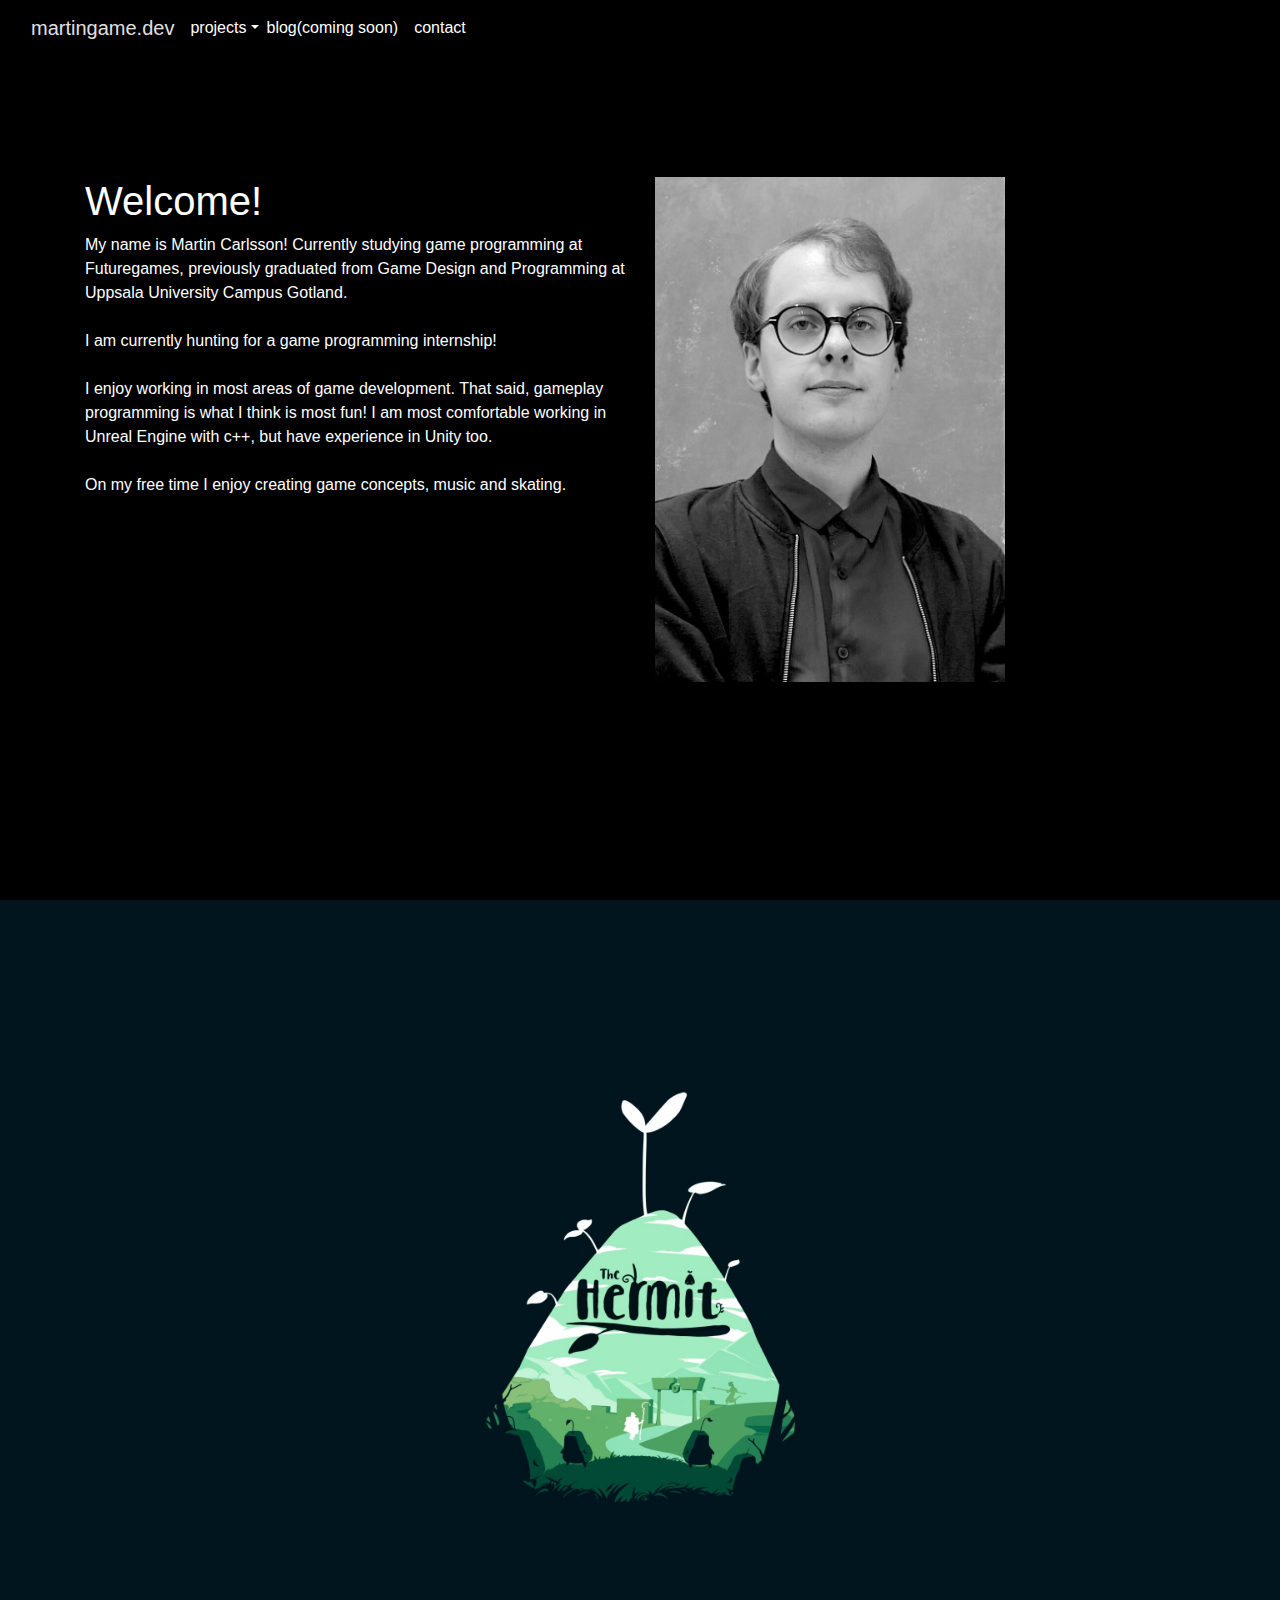
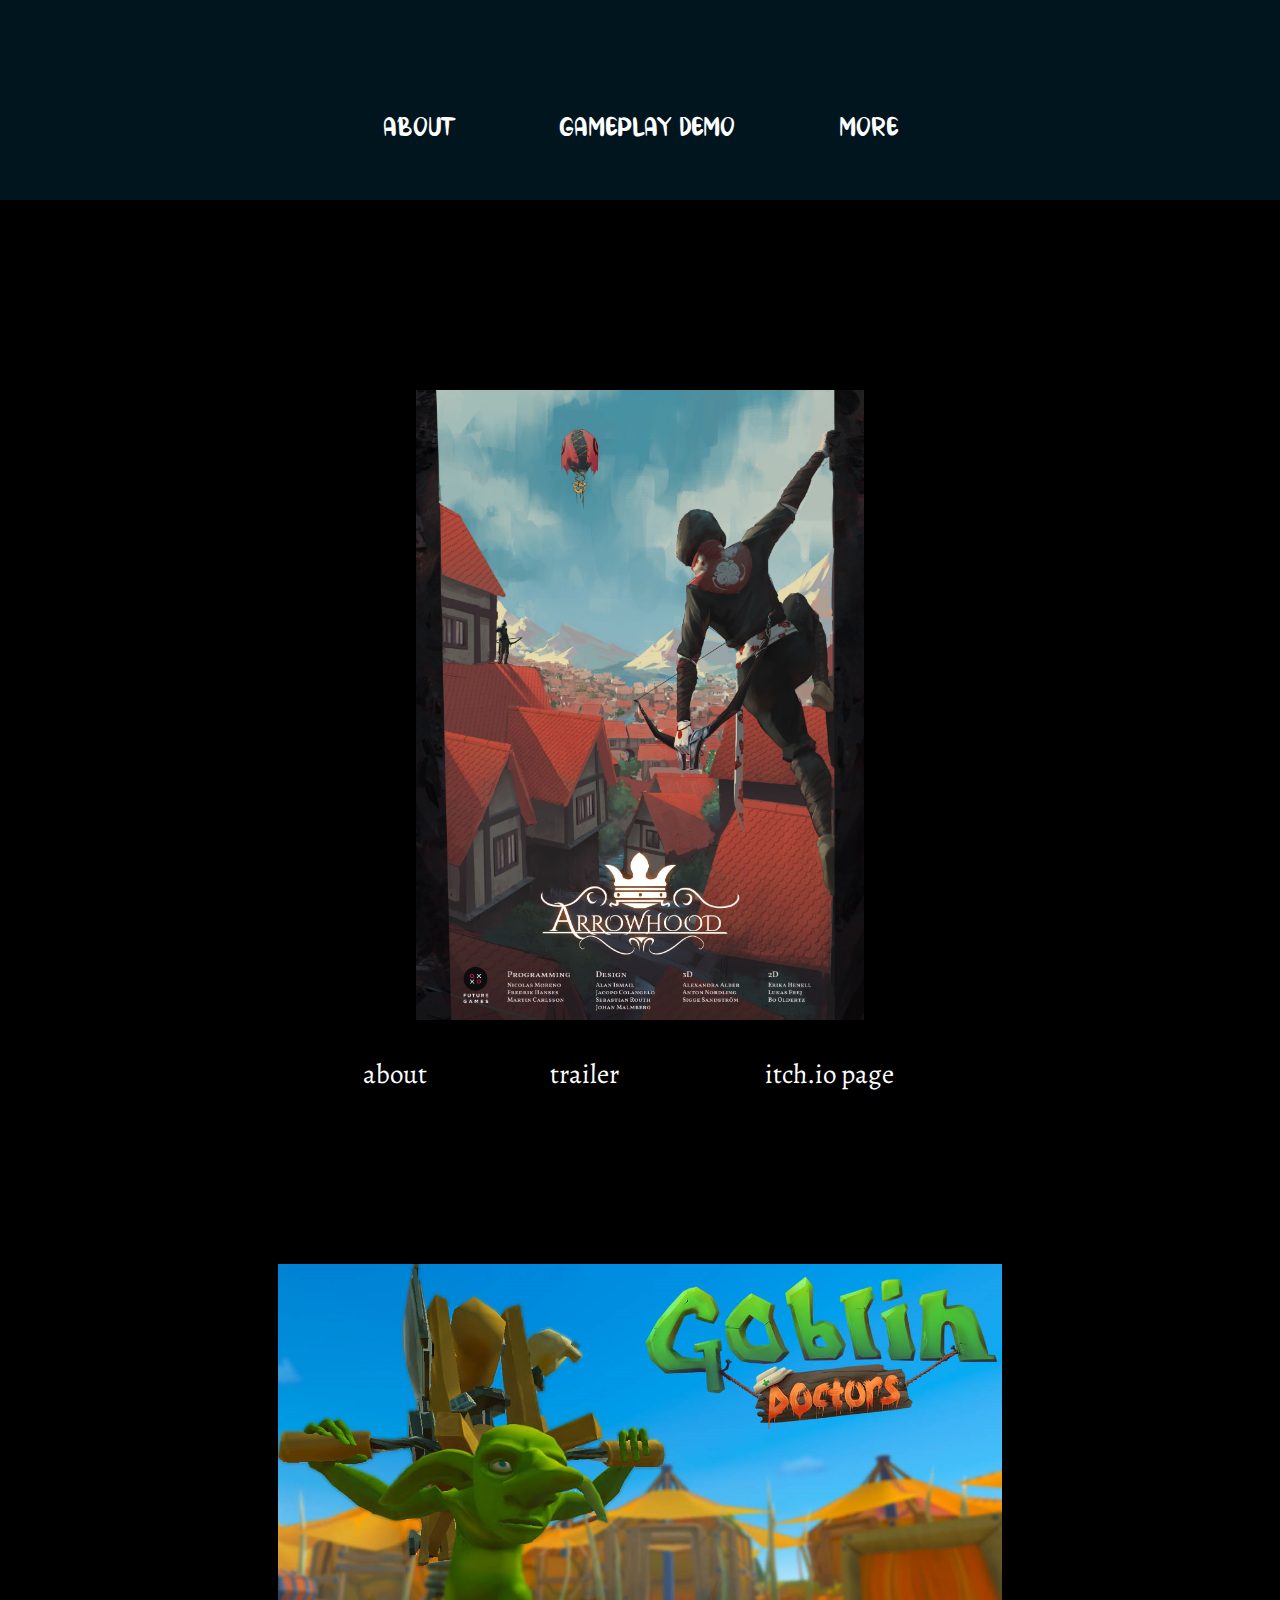
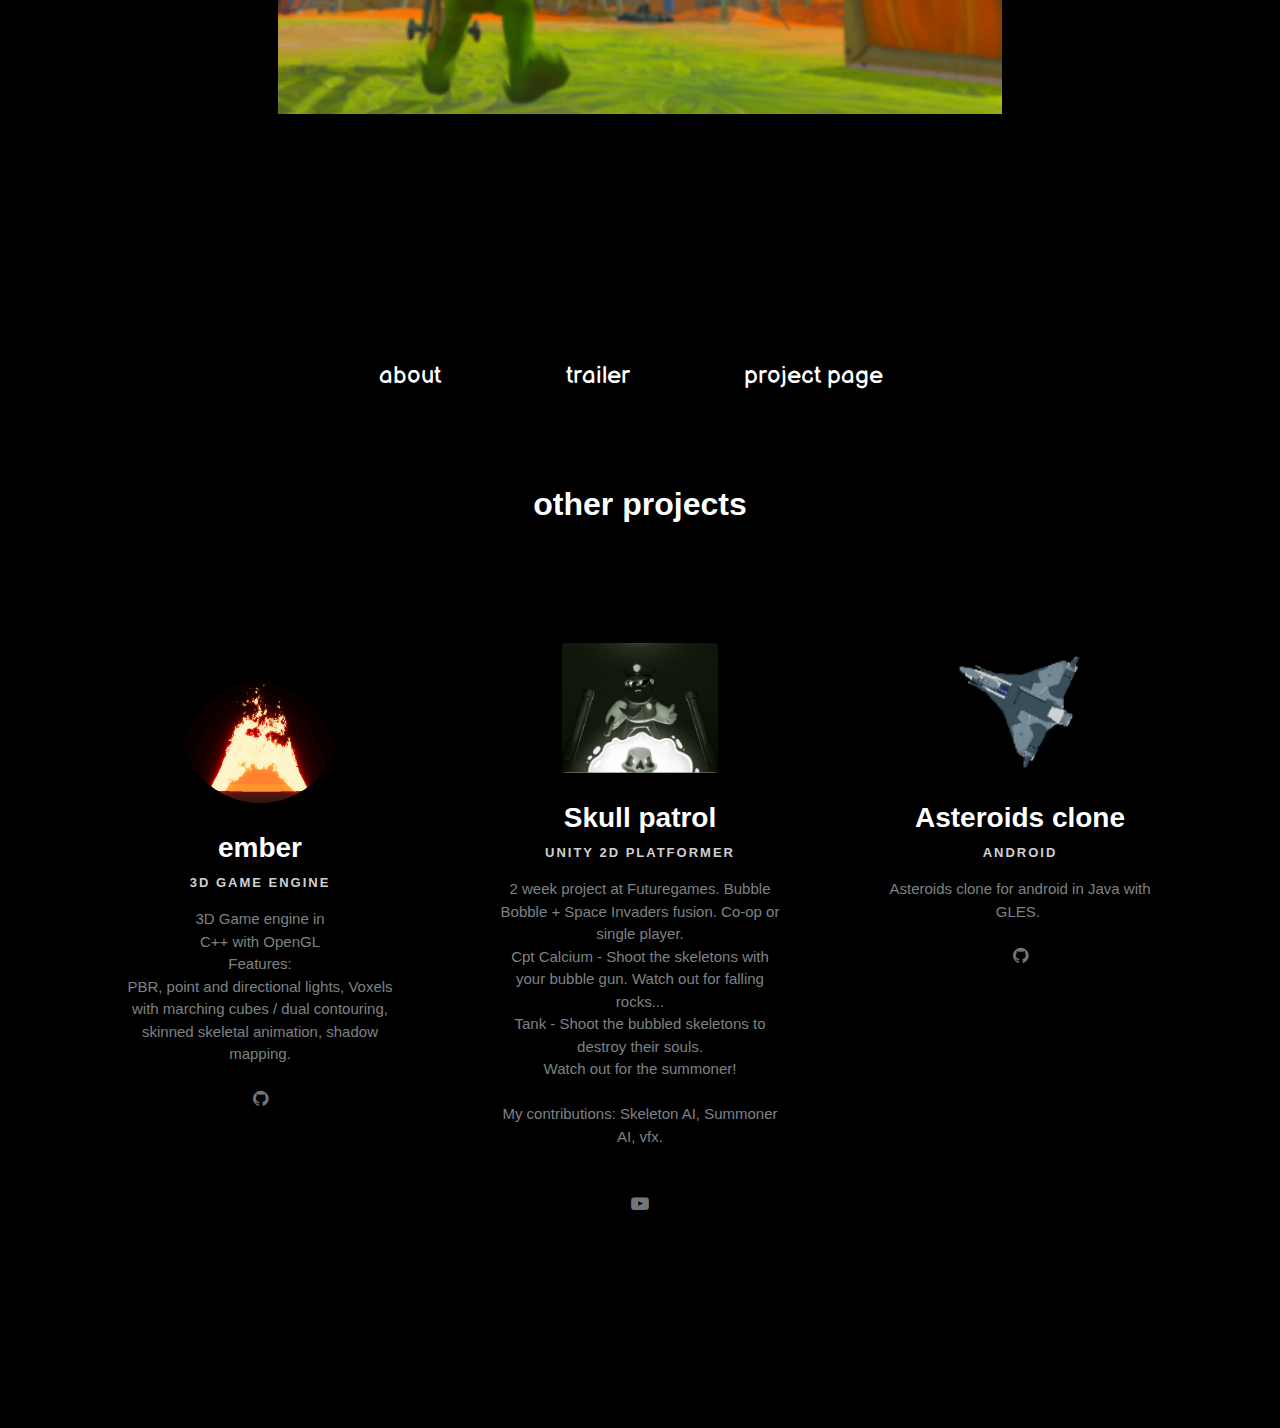
==== commit 1104f820: "blog link disabled" ====
--- a/index.html
+++ b/index.html
@@ -30,7 +30,7 @@
                             <div class="dropdown-menu" style="background: rgb(0,0,0);"><a class="dropdown-item" href="index.html#hermit_section" style="color: rgb(255,255,255);">The Hermit</a><a class="dropdown-item" href="index.html#arrowhood_section" style="color: rgb(255,255,255);">Arrowhood</a><a class="dropdown-item" href="index.html#goblindoctors_section" style="color: rgb(255,255,255);">Goblin Doctors</a><a class="dropdown-item" href="index.html#other_section" style="color: rgb(255,255,255);">Other</a></div>
                         </div>
                     </li>
-                    <li class="nav-item"><a class="nav-link" href="blog.html" style="color: rgb(255,255,255);">blog</a></li>
+                    <li class="nav-item"><a class="nav-link" style="color: rgb(255,255,255);">blog(coming soon)</a></li>
                     <li class="nav-item"><a class="nav-link" href="contact.html" style="color: rgb(255,255,255);">contact</a></li>
                 </ul>
             </div>
@@ -103,10 +103,10 @@
         </div>
     </section>
     <section class="d-flex flex-column justify-content-between align-items-center" id="goblindoctors_section" style="background: #000000;min-height: 100vh;">
-        <div id="hero_top-5"></div><img data-aos="fade" data-aos-duration="950" id="goblin_doctors_image" src="assets/img/goblindoctors.png" style="width: auto;margin-left: 0;max-height: 50vh;">
+        <div id="hero_top-5"></div><img data-aos="fade" data-aos-duration="950" id="goblin_doctors_image" src="assets/img/goblindoctors/goblindoctors.png" style="width: auto;margin-left: 0;max-height: 50vh;">
         <div class="container" id="goblin_doctors_about">
             <div class="row">
-                <div class="col d-md-flex justify-content-md-center"><img src="assets/img/Goblin%20Doctors%20Logo.png" style="width: 50vw;min-width: 300px;"></div>
+                <div class="col d-md-flex justify-content-md-center"><img src="assets/img/goblindoctors/Goblin%20Doctors%20Logo.png" style="width: 50vw;min-width: 300px;"></div>
             </div>
             <div class="row">
                 <div class="col">
--- a/assets/css/styles.css
+++ b/assets/css/styles.css
@@ -34,7 +34,7 @@
 }
 
 #goblin_doctors_body {
-  background-color: #001928;
+  background-color: #000000;
 }
 
 #hermit_page_body {
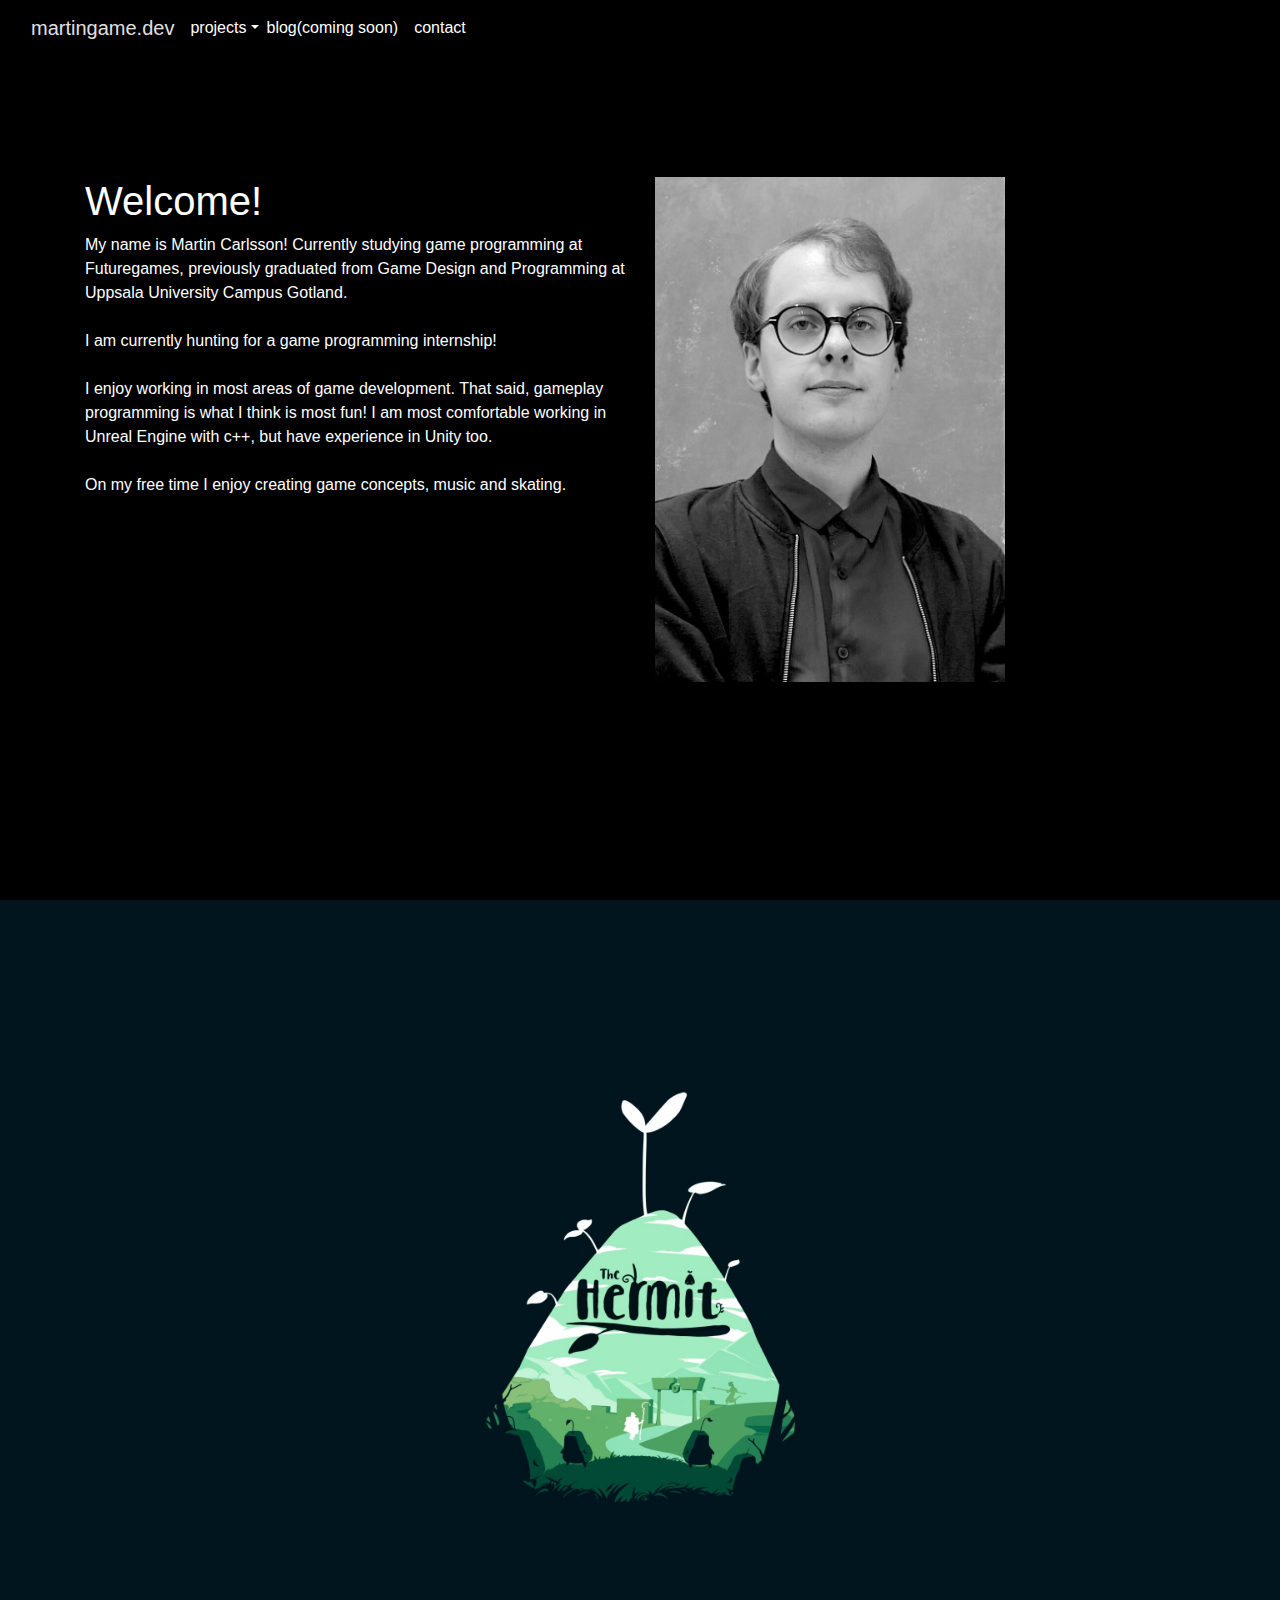
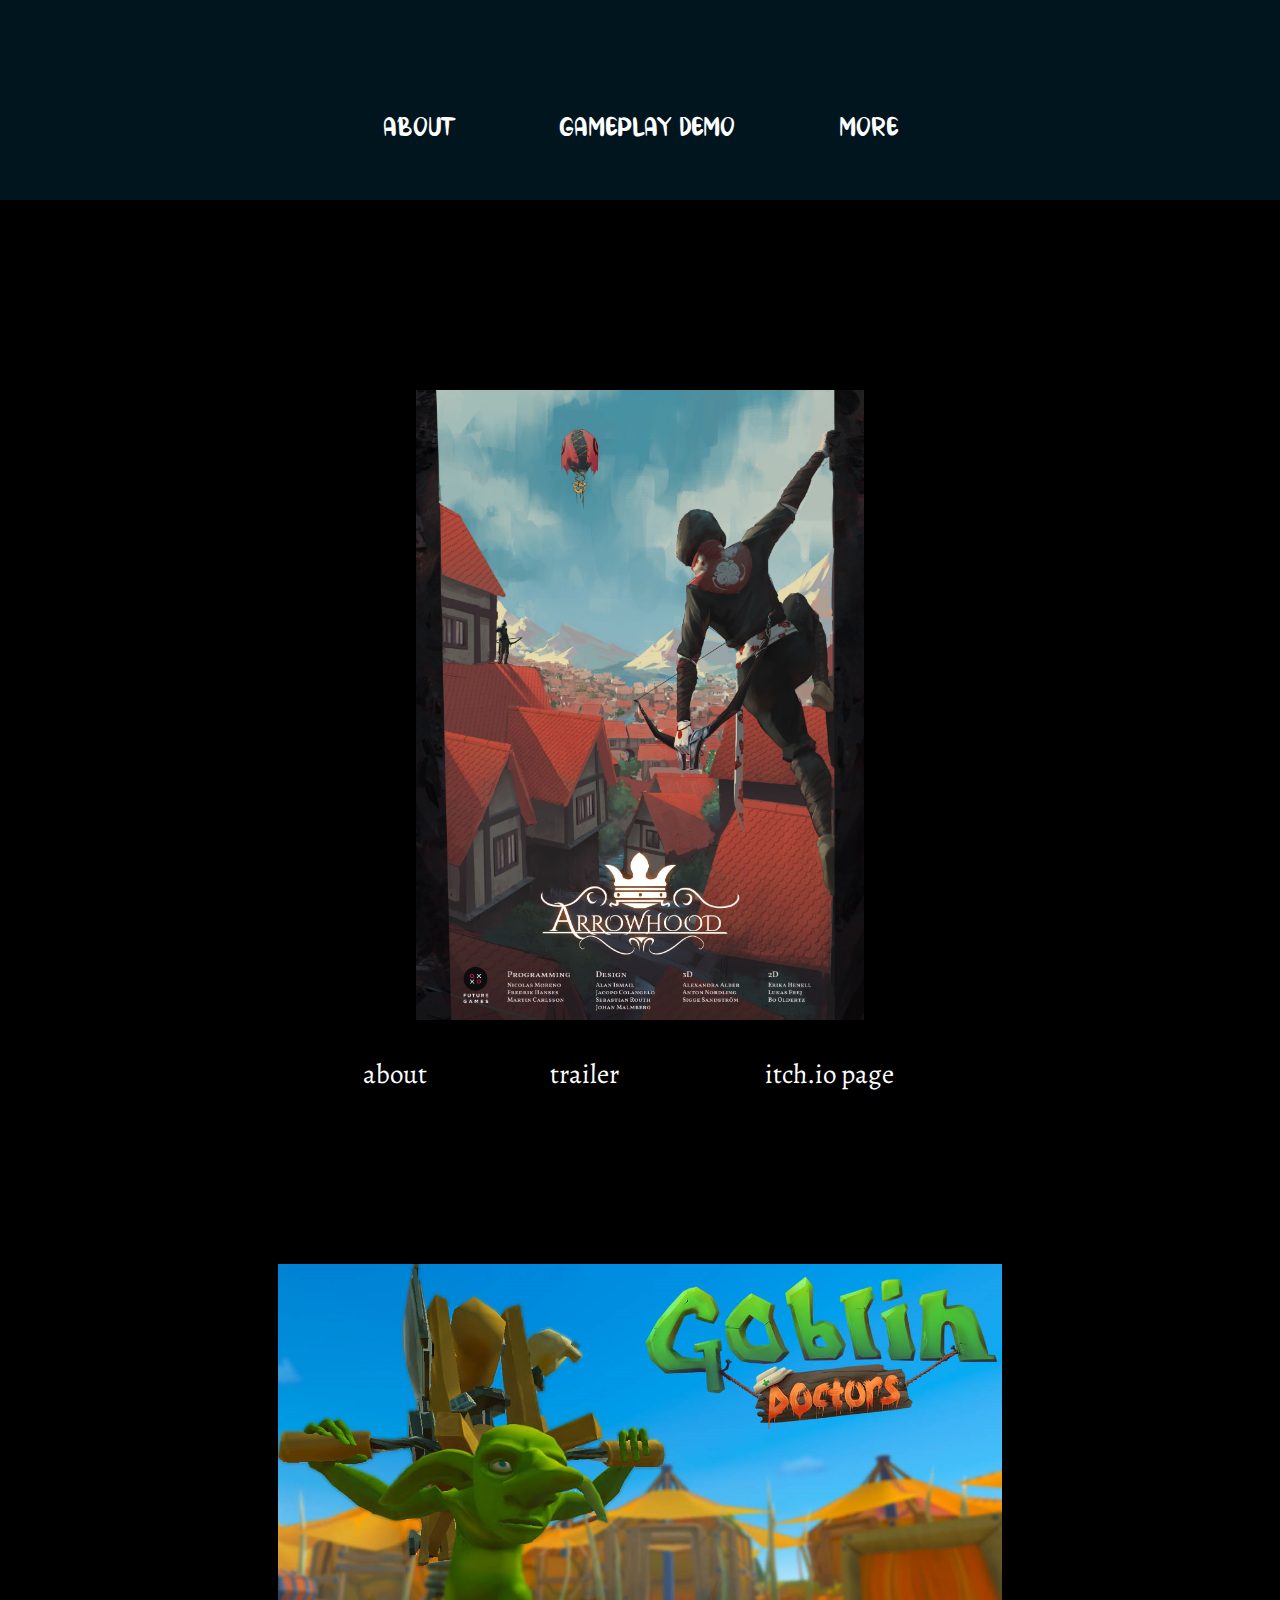
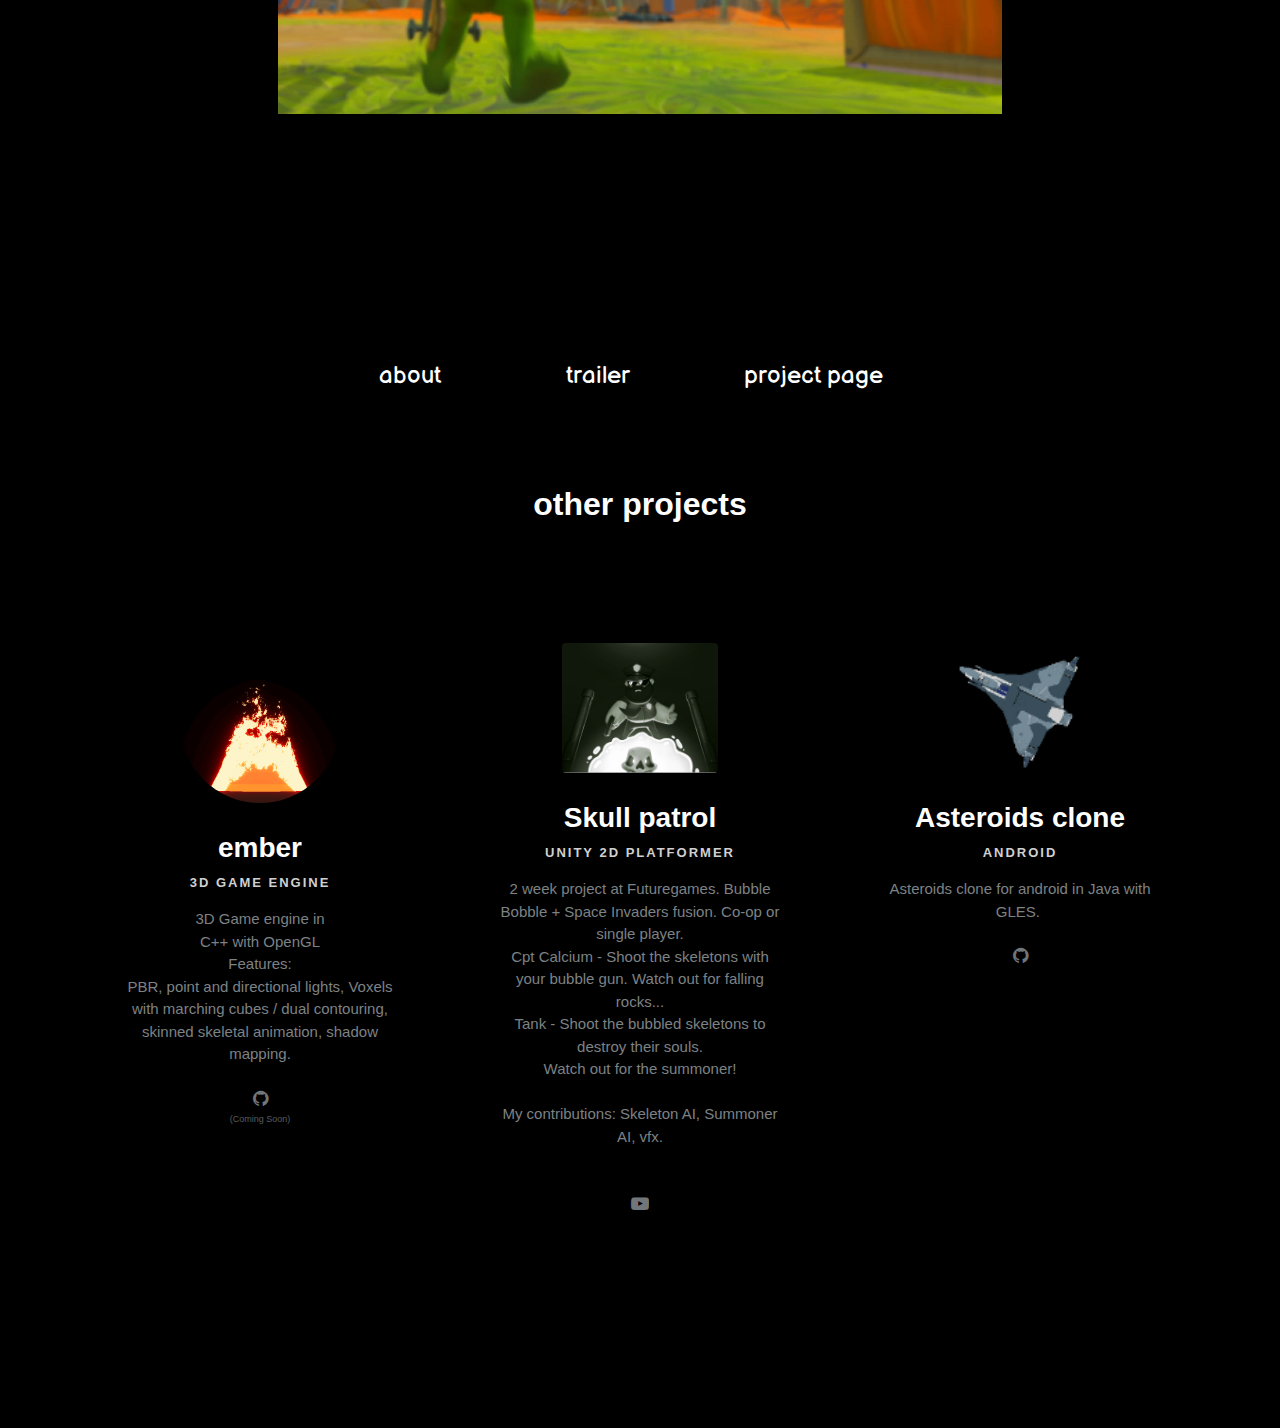
==== commit 4afa4d62: "ember github link coming soon" ====
--- a/index.html
+++ b/index.html
@@ -136,7 +136,9 @@
                         <h3 class="name" style="color: rgb(255,255,255);">ember</h3>
                         <p class="title">3D Game Engine</p>
                         <p class="description">3D Game engine in <br>C++ with OpenGL<br>Features:<br>PBR, point and directional lights, Voxels with marching cubes / dual contouring, skinned skeletal animation, shadow mapping.</p>
-                        <div class="social"><a href="#"><i class="fa fa-github"></i></a></div>
+                        <div class="social"><a href="#"><i class="fa fa-github"></i>
+                                <p style="font-size: 9px;">(Coming Soon)</p>
+                            </a></div>
                     </div>
                 </div>
                 <div class="col-md-6 col-lg-4 item">
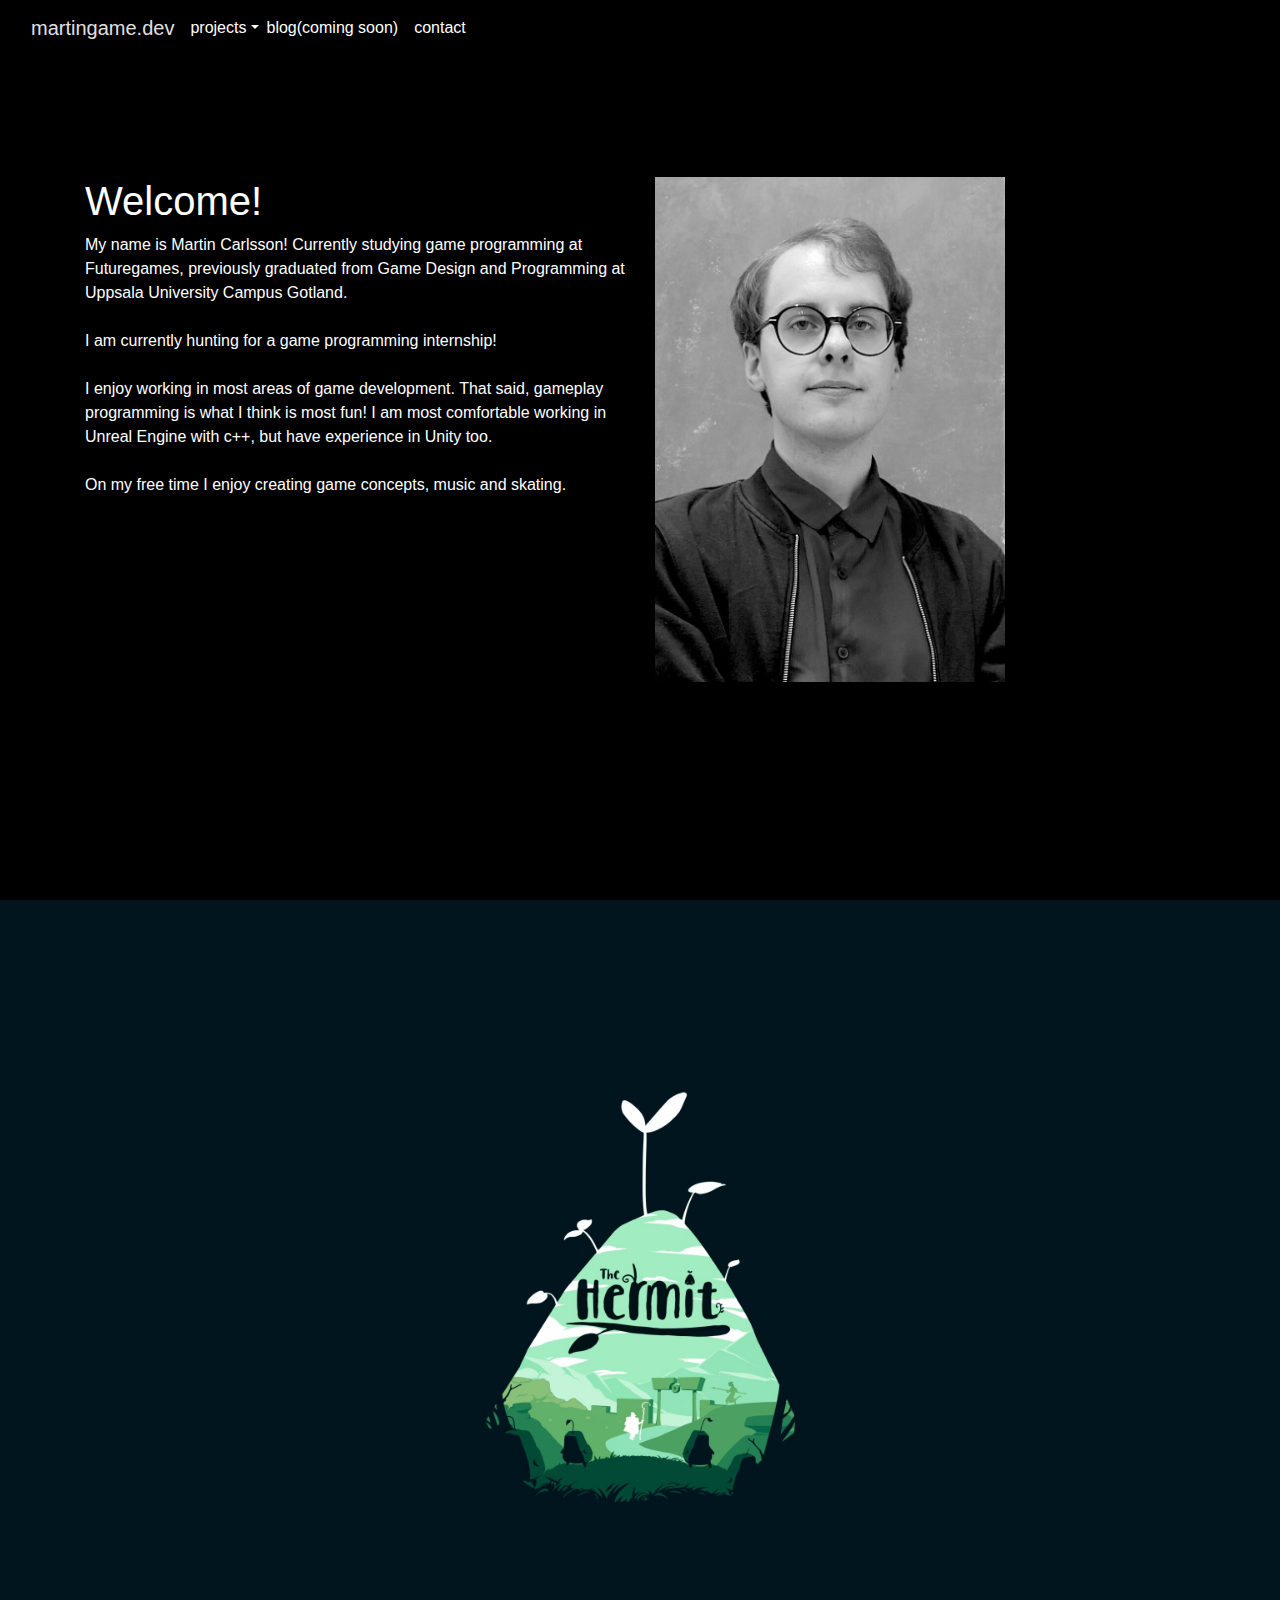
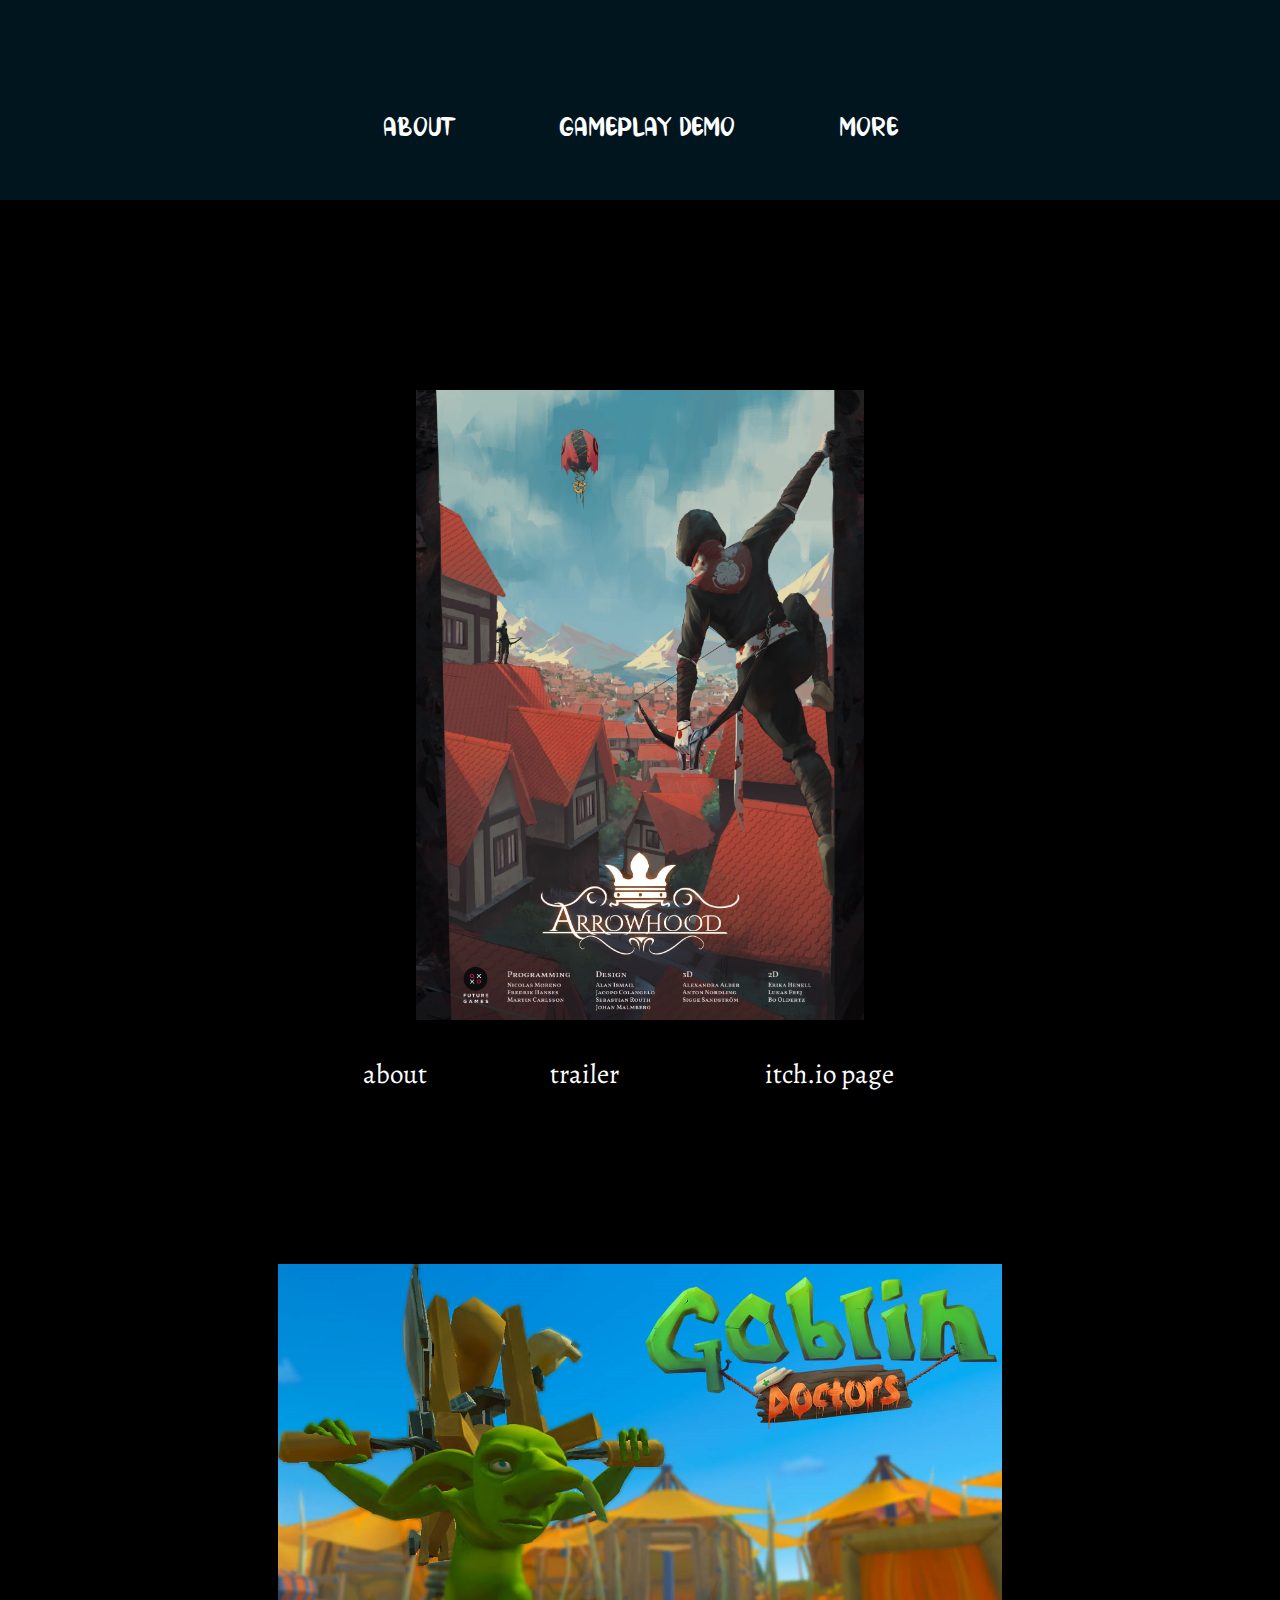
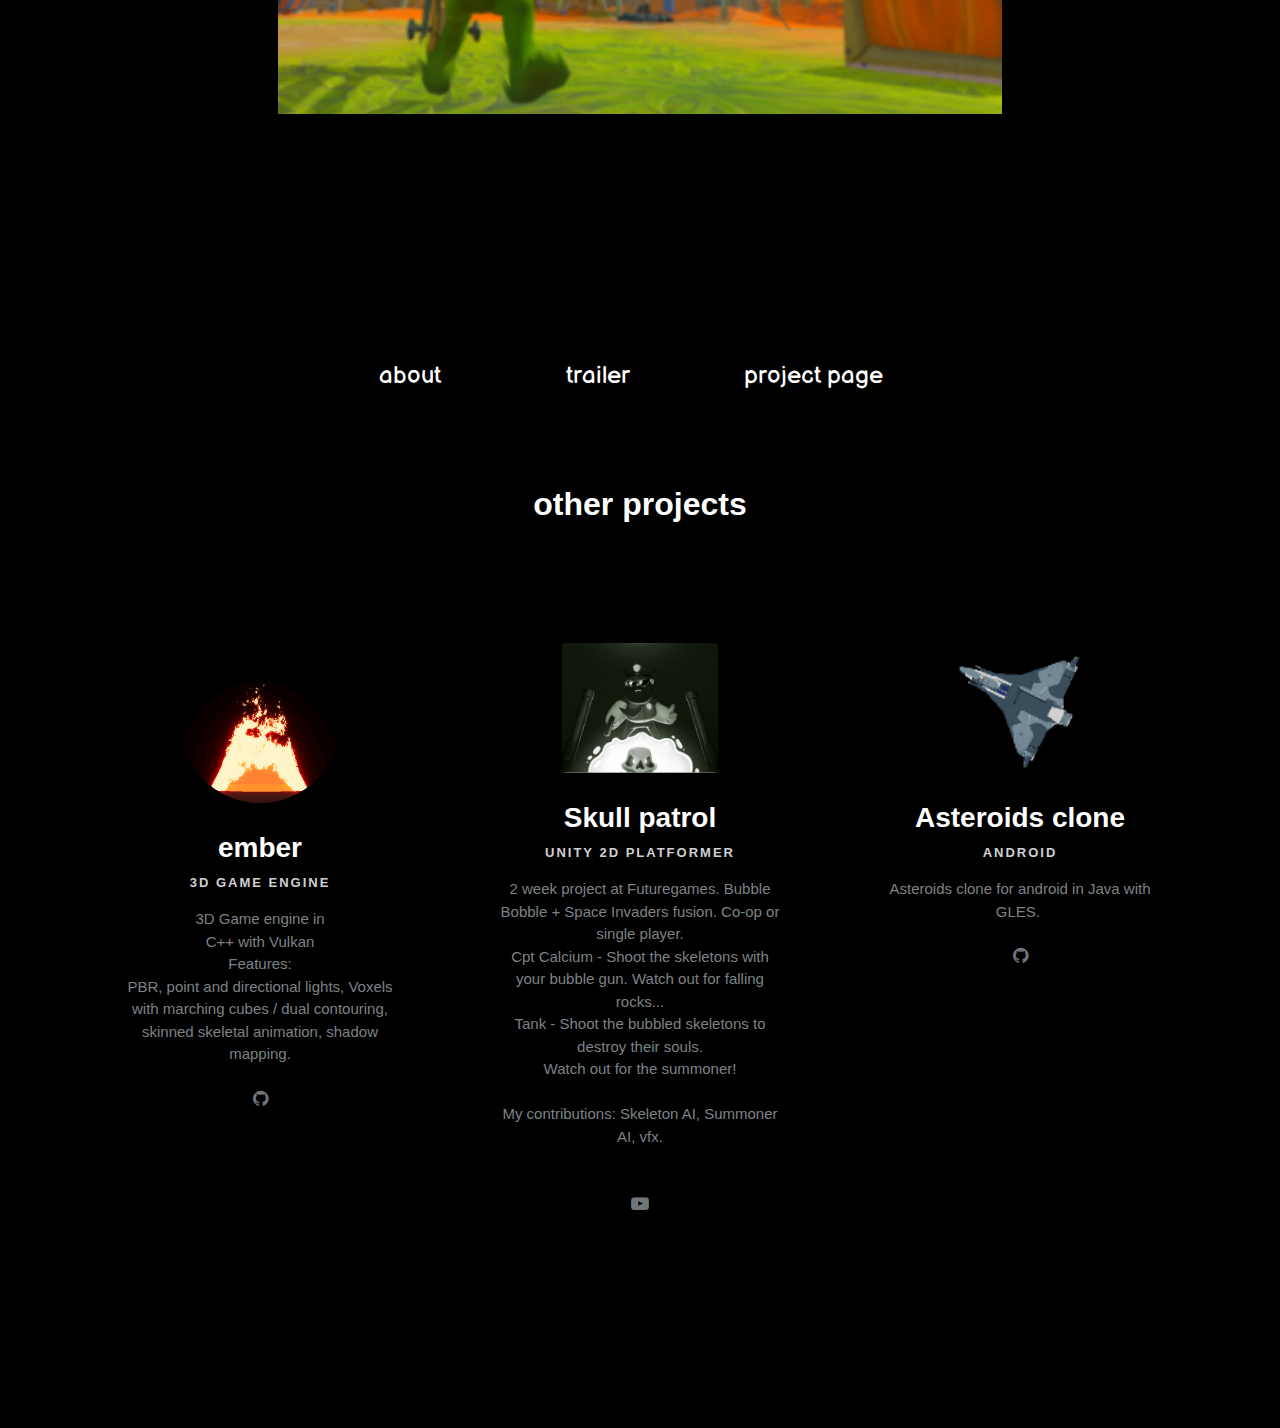
==== commit 5192dd62: "update ember link" ====
--- a/index.html
+++ b/index.html
@@ -61,7 +61,9 @@
             <h1 style="font-family: KARAMEL;">About the Hermit</h1>
             <p>The hermit is a top-down action adventure rpg&nbsp;developed over 8 weeks at Futuregames while working from home.&nbsp;During this project I worked on the AI, player mechanics, combat mechanics, puzzle mechanics and visual effects.<br><br>The player character is the hermit. You join him in his fight against the weasels. The hermit can gain the trust of forest spirits who can aid him in combat and in navigating the forest. The hermit has a 3 attack combo, can pick up forest spirits and fruits, feed fruits to the forest spirits and throw the forest spirits he is holding.<br></p>
         </div>
-        <div class="container" id="hermit_gameplay" style="height: auto;width: auto;"><iframe allowfullscreen="" frameborder="0" id="hermit_gameplay_videoplayer" style="width: 80vw;height: 80vh;" height="auto" width="auto"></iframe></div>
+        <div class="container justify-content-xl-center" id="hermit_gameplay" style="height: auto;width: auto;">
+            <section class="d-xl-flex justify-content-xl-center"><iframe allowfullscreen="" frameborder="0" id="hermit_gameplay_videoplayer" style="width: 80vw;height: 80vh;" height="auto" width="auto"></iframe></section>
+        </div>
         <div id="hero_bottom-1">
             <div class="row" style="margin-bottom: 5vh;">
                 <div class="col"><button class="btn btn-light btn-block d-block arrow_button shadow-none" id="hermit_project_button" type="button" style="color: rgb(255,255,255);background: rgba(248,249,250,0);font-size: 27px;border-style: none;font-family: KARAMEL;">about</button></div>
@@ -93,7 +95,9 @@
                 </div>
             </div>
         </div>
-        <div class="container" id="arrowhood_gameplay" style="width: auto;height: auto;"><iframe allowfullscreen="" frameborder="0" id="arrowhood_gameplay_videoplayer" width="560" height="315" style="width: 80vw;height: 80vh;"></iframe></div>
+        <div class="container justify-content-xl-center" id="arrowhood_gameplay" style="width: auto;height: auto;">
+            <section class="d-xl-flex justify-content-xl-center"><iframe allowfullscreen="" frameborder="0" id="arrowhood_gameplay_videoplayer" width="560" height="315" style="width: 80vw;height: 80vh;"></iframe></section>
+        </div>
         <div id="hero_bottom-2">
             <div class="row" style="margin-bottom: 5vh;">
                 <div class="col"><button class="btn btn-light btn-block d-block arrow_button shadow-none" id="arrowhood_project_button" type="button" style="color: rgb(255,255,255);background: rgba(248,249,250,0);font-size: 27px;border-style: none;font-family: Alegreya, serif;">about</button></div>
@@ -114,7 +118,9 @@
                 </div>
             </div>
         </div>
-        <div class="container justify-content-xl-center align-items-xl-center" id="goblin_doctors_gameplay"><iframe allowfullscreen="" frameborder="0" id="goblin_doctors_gameplay_videoplayer" width="560" height="315" style="width: 80vw;height: 80vh;"></iframe></div>
+        <div class="container justify-content-xl-center align-items-xl-center" id="goblin_doctors_gameplay">
+            <section class="d-xl-flex justify-content-xl-center"><iframe allowfullscreen="" frameborder="0" id="goblin_doctors_gameplay_videoplayer" width="560" height="315" style="width: 80vw;height: 80vh;"></iframe></section>
+        </div>
         <div></div>
         <div id="hero_bottom-5" style="margin-bottom: 5vh;">
             <div class="row">
@@ -135,10 +141,8 @@
                     <div class="box" style="background: rgb(0,0,0);"><img class="rounded-circle" src="assets/img/ember.png">
                         <h3 class="name" style="color: rgb(255,255,255);">ember</h3>
                         <p class="title">3D Game Engine</p>
-                        <p class="description">3D Game engine in <br>C++ with OpenGL<br>Features:<br>PBR, point and directional lights, Voxels with marching cubes / dual contouring, skinned skeletal animation, shadow mapping.</p>
-                        <div class="social"><a href="#"><i class="fa fa-github"></i>
-                                <p style="font-size: 9px;">(Coming Soon)</p>
-                            </a></div>
+                        <p class="description">3D Game engine in <br>C++ with Vulkan<br>Features:<br>PBR, point and directional lights, Voxels with marching cubes / dual contouring, skinned skeletal animation, shadow mapping.</p>
+                        <div class="social"><a href="https://github.com/MartinCarlsson112/ember_engine_wip"><i class="fa fa-github"></i></a></div>
                     </div>
                 </div>
                 <div class="col-md-6 col-lg-4 item">
